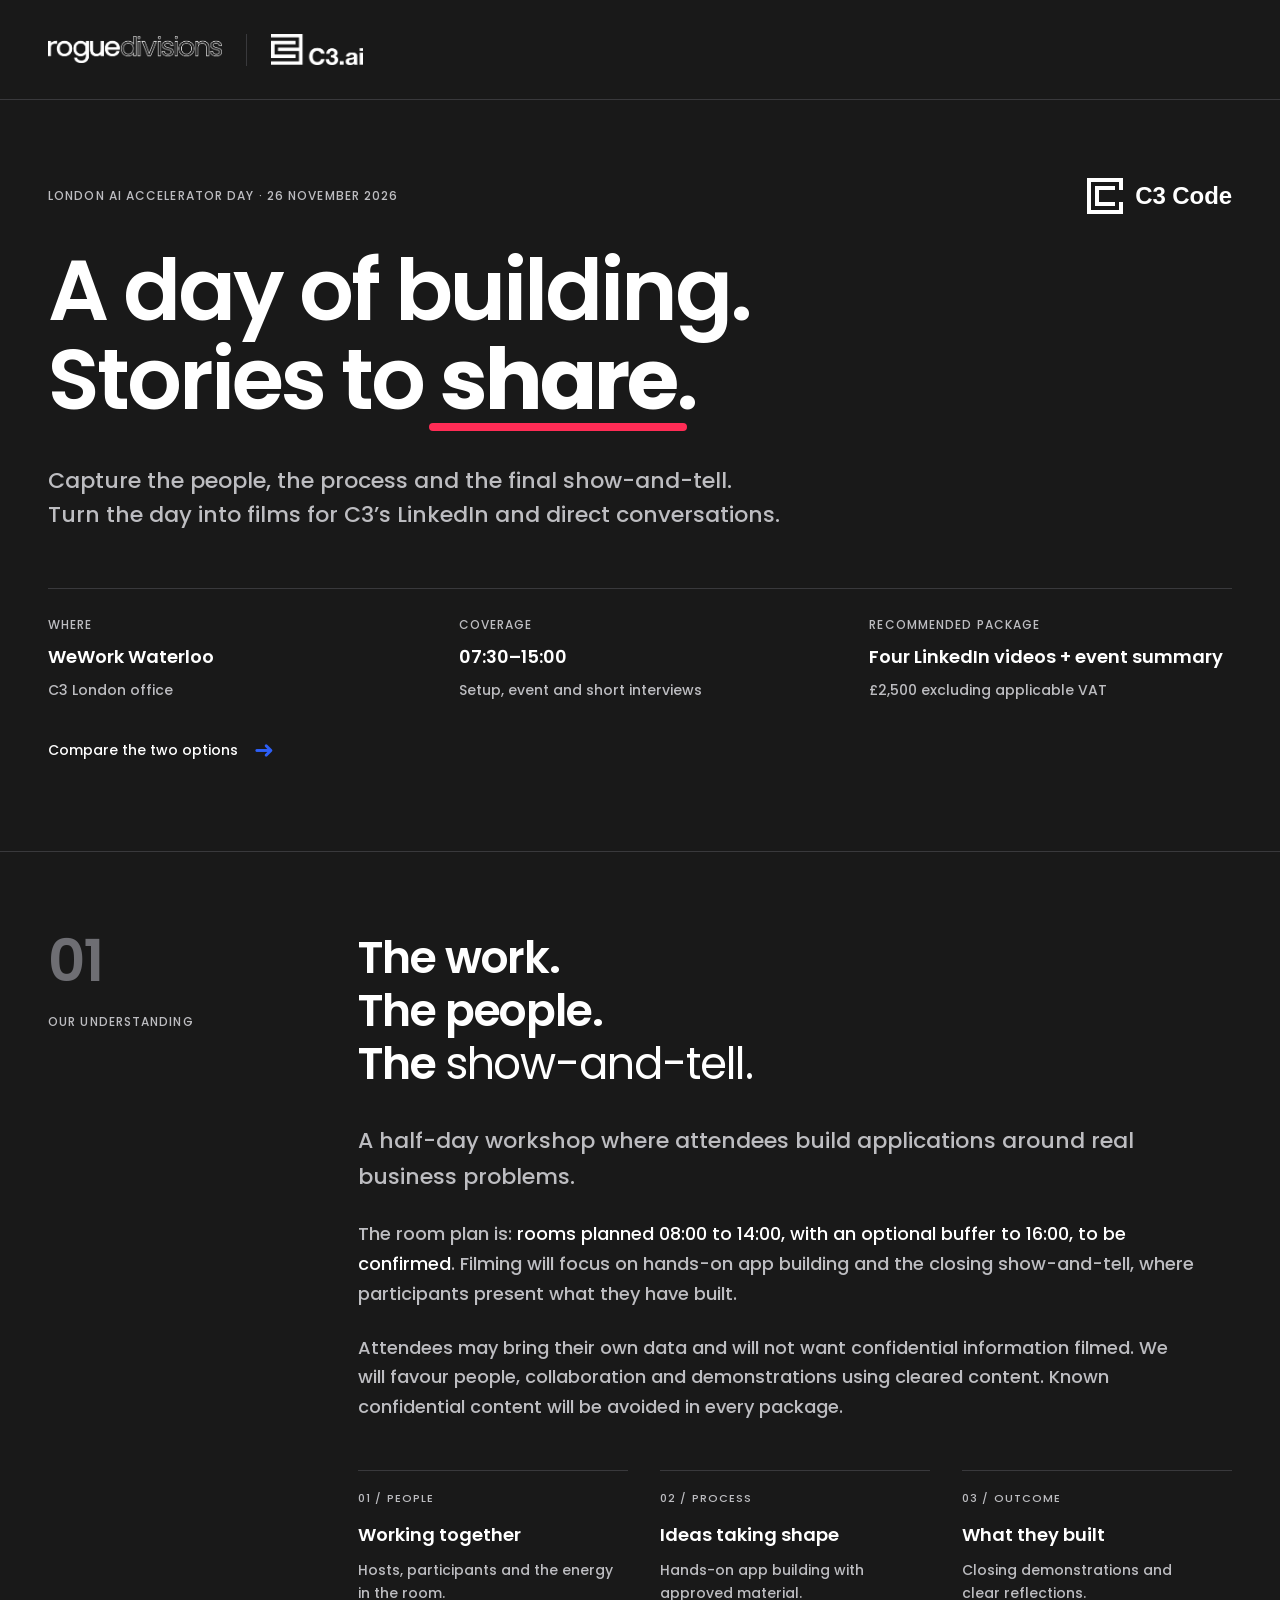
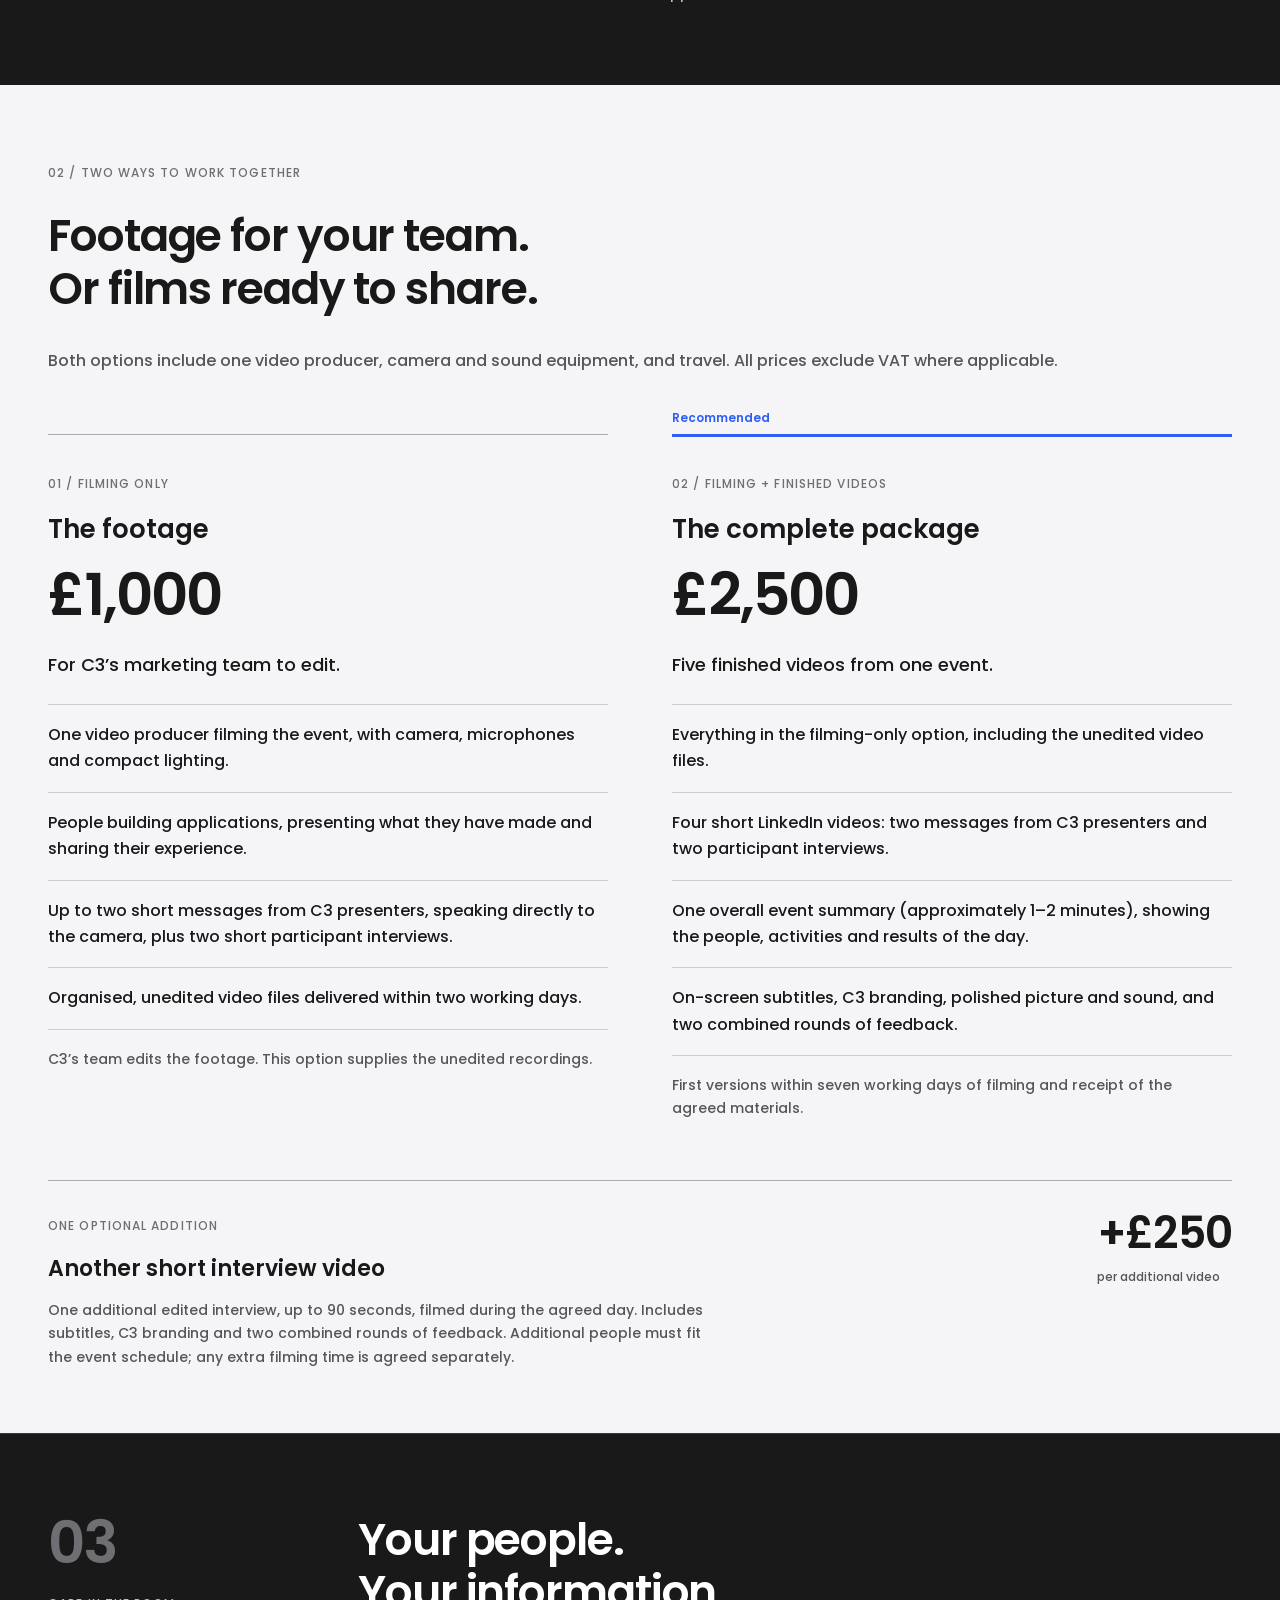
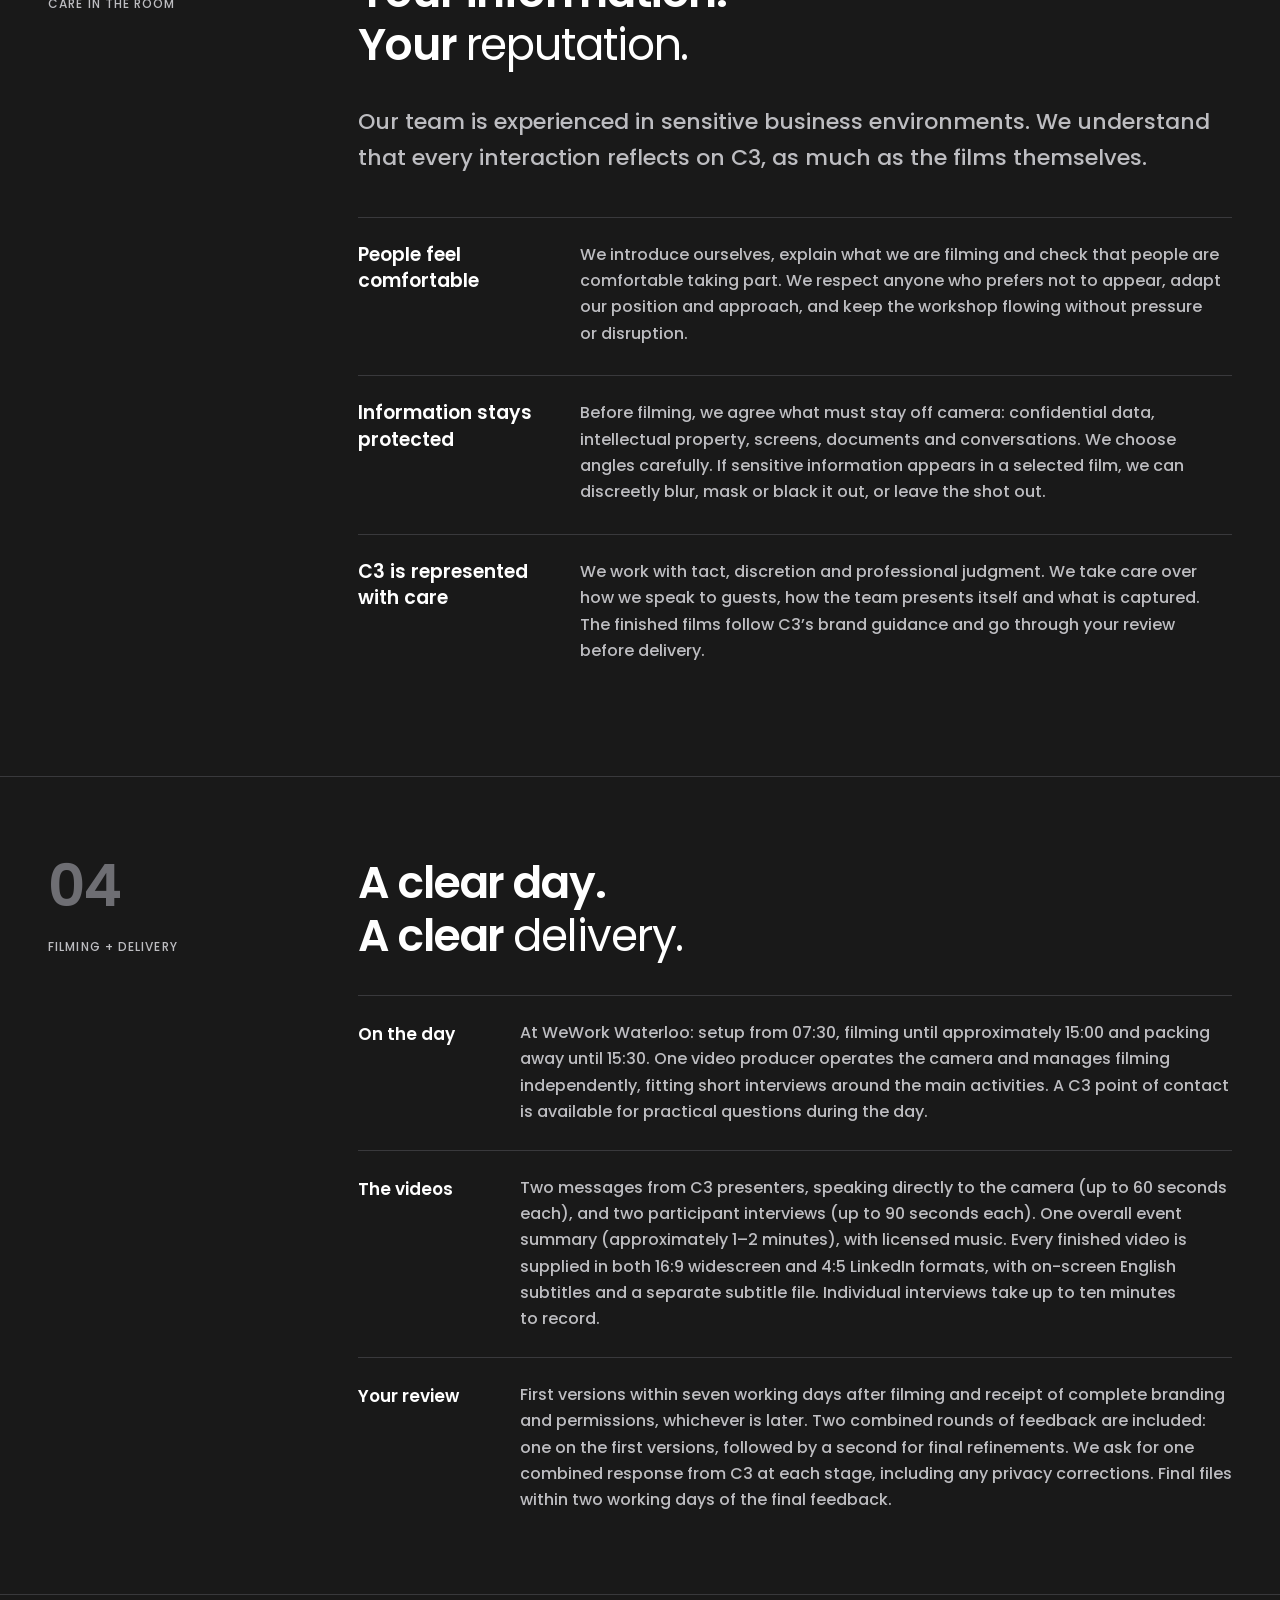
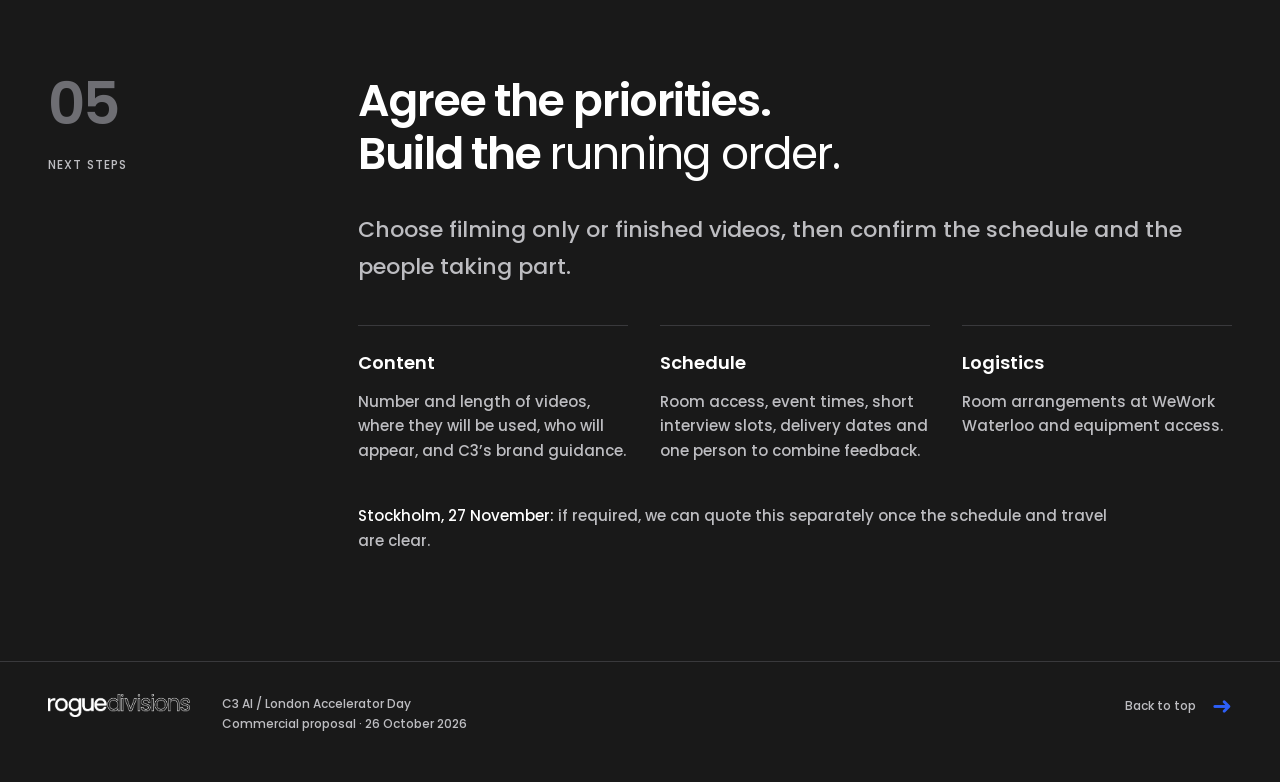
==== client/public/c3/london-accelerator-day-2026/index.html @ 34006d84 "Publish C3 filming proposal on singular client subdomain" ====
<!doctype html>
<html lang="en"><head><meta charset="utf-8"><meta name="viewport" content="width=device-width, initial-scale=1"><meta name="robots" content="noindex,nofollow,noarchive"><meta name="referrer" content="no-referrer"><title>C3 AI London Accelerator Day | Rogue Divisions</title><link rel="stylesheet" href="assets/style.css"></head>
<body>
<header class="header"><a class="brand brand-pair" href="#top" aria-label="Rogue Divisions proposal for C3 AI"><img class="rd-logo" src="assets/rd-wordmark.png" alt="Rogue Divisions" width="174"><span class="brand-divider" aria-hidden="true"></span><img class="c3-logo" src="assets/c3-ai-white.png" alt="C3 AI" width="92"></a></header>
<main id="top">
<section class="hero wrap"><div class="event-identity"><div class="eyebrow">London AI Accelerator Day · 26 November 2026</div><div class="product-identity"><img src="assets/c3-code-glyph-white.svg" alt="" width="36" height="36"><span>C3 Code</span></div></div><h1>A day of building.<br>Stories to <span class="word-end"><span class="rd-mark">share</span>.</span></h1><p class="hero-lead">Capture the people, the process and the final show-and-tell.<br class="desktop-break"> Turn the day into films for C3’s LinkedIn and direct conversations.</p><div class="hero-meta"><div><span class="label">Where</span><strong>WeWork Waterloo</strong><span>C3 London office</span></div><div><span class="label">Coverage</span><strong>07:30–15:00</strong><span>Setup, event and short interviews</span></div><div><span class="label">Recommended package</span><strong>Four LinkedIn videos + event summary</strong><span>£2,500 excluding applicable VAT</span></div></div><a class="text-link arrow-link" href="#options"><span class="link-label">Compare the two options</span><span class="link-arrow" aria-hidden="true">➜</span></a></section>
<section class="section wrap" id="understanding"><div class="rail"><span class="section-number">01</span><span class="label">Our understanding</span></div><div class="section-body"><h2>The work.<br>The people.<br>The <span class="regular">show-and-tell.</span></h2><p class="lead">A half-day workshop where attendees build applications around real business problems.</p><p>The room plan is: <strong>rooms planned 08:00 to 14:00, with an optional buffer to 16:00, to be confirmed</strong>. Filming will focus on hands-on app building and the closing show-and-tell, where participants present what they have built.</p><p>Attendees may bring their own data and will not want confidential information filmed. We will favour people, collaboration and demonstrations using cleared content. Known confidential content will be avoided in every package.</p><div class="three-notes"><div><span class="small-index">01 / People</span><h3>Working together</h3><p>Hosts, participants and the energy in the room.</p></div><div><span class="small-index">02 / Process</span><h3>Ideas taking shape</h3><p>Hands-on app building with approved material.</p></div><div><span class="small-index">03 / Outcome</span><h3>What they built</h3><p>Closing demonstrations and clear reflections.</p></div></div></div></section>
<section class="options-section" id="options"><div class="wrap options-inner"><div class="section-heading"><span class="label">02 / Two ways to work together</span><h2>Footage for your team.<br>Or films ready to share.</h2><p>Both options include one video producer, camera and sound equipment, and travel. All prices exclude VAT where applicable.</p></div>
<div class="plans two-plans">
<article class="plan" data-plan="capture"><span class="plan-kicker">01 / Filming only</span><h3>The footage</h3><div class="price">£1,000</div><p class="plan-summary">For C3’s marketing team to edit.</p><ul class="package-list"><li>One video producer filming the event, with camera, microphones and compact lighting.</li><li>People building applications, presenting what they have made and sharing their experience.</li><li>Up to two short messages from C3 presenters, speaking directly to the camera, plus two short participant interviews.</li><li>Organised, unedited video files delivered within two working days.</li></ul><p class="package-bottom">C3’s team edits the footage. This option supplies the unedited recordings.</p></article>
<article class="plan recommended" data-plan="finished"><div class="recommendation">Recommended</div><span class="plan-kicker">02 / Filming + finished videos</span><h3>The complete package</h3><div class="price">£2,500</div><p class="plan-summary">Five finished videos from one event.</p><ul class="package-list"><li>Everything in the filming-only option, including the unedited video files.</li><li>Four short LinkedIn videos: two messages from C3 presenters and two participant interviews.</li><li>One overall event summary (approximately 1–2 minutes), showing the people, activities and results of the day.</li><li>On-screen subtitles, C3 branding, polished picture and sound, and two combined rounds of feedback.</li></ul><p class="package-bottom">First versions within seven working days of filming and receipt of the agreed materials.</p></article></div>
<div class="single-addon"><div><span class="label">One optional addition</span><h3>Another short interview video</h3><p>One additional edited interview, up to 90 seconds, filmed during the agreed day. Includes subtitles, C3 branding and two combined rounds of feedback. Additional people must fit the event schedule; any extra filming time is agreed separately.</p></div><div class="addon-price">+£250<span>per additional video</span></div></div>
</div></section>
<section class="section wrap" id="care"><div class="rail"><span class="section-number">03</span><span class="label">Care in the room</span></div><div class="section-body"><h2>Your people.<br>Your information.<br>Your <span class="regular">reputation.</span></h2><p class="lead">Our team is experienced in sensitive business environments. We understand that every interaction reflects on C3, as much as the films themselves.</p><div class="care-points"><article><h3>People feel comfortable</h3><p>We introduce ourselves, explain what we are filming and check that people are comfortable taking part. We respect anyone who prefers not to appear, adapt our position and approach, and keep the workshop flowing without pressure or disruption.</p></article><article><h3>Information stays protected</h3><p>Before filming, we agree what must stay off camera: confidential data, intellectual property, screens, documents and conversations. We choose angles carefully. If sensitive information appears in a selected film, we can discreetly blur, mask or black it out, or leave the shot out.</p></article><article><h3>C3 is represented with care</h3><p>We work with tact, discretion and professional judgment. We take care over how we speak to guests, how the team presents itself and what is captured. The finished films follow C3’s brand guidance and go through your review before delivery.</p></article></div></div></section>
<section class="section wrap" id="scope"><div class="rail"><span class="section-number">04</span><span class="label">Filming + delivery</span></div><div class="section-body"><h2>A clear day.<br>A clear <span class="regular">delivery.</span></h2>
<div class="spec-row"><h3>On the day</h3><p>At WeWork Waterloo: setup from 07:30, filming until approximately 15:00 and packing away until 15:30. One video producer operates the camera and manages filming independently, fitting short interviews around the main activities. A C3 point of contact is available for practical questions during the day.</p></div>
<div class="spec-row"><h3>The videos</h3><p>Two messages from C3 presenters, speaking directly to the camera (up to 60 seconds each), and two participant interviews (up to 90 seconds each). One overall event summary (approximately 1–2 minutes), with licensed music. Every finished video is supplied in both 16:9 widescreen and 4:5 LinkedIn formats, with on-screen English subtitles and a separate subtitle file. Individual interviews take up to ten minutes to record.</p></div>
<div class="spec-row"><h3>Your review</h3><p>First versions within seven working days after filming and receipt of complete branding and permissions, whichever is later. Two combined rounds of feedback are included: one on the first versions, followed by a second for final refinements. We ask for one combined response from C3 at each stage, including any privacy corrections. Final files within two working days of the final feedback.</p></div>
</div></section>
<section class="section wrap" id="next"><div class="rail"><span class="section-number">05</span><span class="label">Next steps</span></div><div class="section-body"><h2>Agree the priorities.<br>Build the <span class="regular">running order.</span></h2><p class="lead">Choose filming only or finished videos, then confirm the schedule and the people taking part.</p><div class="confirm-grid"><div><h3>Content</h3><p>Number and length of videos, where they will be used, who will appear, and C3’s brand guidance.</p></div><div><h3>Schedule</h3><p>Room access, event times, short interview slots, delivery dates and one person to combine feedback.</p></div><div><h3>Logistics</h3><p>Room arrangements at WeWork Waterloo and equipment access.</p></div></div><p class="stockholm-note"><strong>Stockholm, 27 November:</strong> if required, we can quote this separately once the schedule and travel are clear.</p></div></section>
</main><footer class="wrap footer"><img src="assets/rd-wordmark.png" width="142" alt="Rogue Divisions"><span>C3 AI / London Accelerator Day<br>Commercial proposal · 26 October 2026</span><a class="arrow-link" href="#top"><span class="link-label">Back to top</span><span class="link-arrow" aria-hidden="true">➜</span></a></footer><script src="assets/highlight.js"></script></body></html>
---- client/public/c3/london-accelerator-day-2026/assets/style.css ----
@font-face{font-family:Poppins;src:url(Poppins-Regular.ttf);font-weight:400;font-display:swap}@font-face{font-family:Poppins;src:url(Poppins-Medium.ttf);font-weight:500;font-display:swap}@font-face{font-family:Poppins;src:url(Poppins-SemiBold.ttf);font-weight:600;font-display:swap}@font-face{font-family:Poppins;src:url(Poppins-Bold.ttf);font-weight:700;font-display:swap}
:root{--ink:#191919;--paper:#f5f5f7;--muted:#bdbdc1;--rule:#39393c;--signal:#ff2c55;--azure:#2d5ff7;--jade:#09bc8a}*{box-sizing:border-box}html{scroll-behavior:smooth;scroll-padding-top:28px}body{margin:0;background:var(--ink);color:white;font:500 18px/1.65 Poppins,sans-serif;-webkit-font-smoothing:antialiased}h1,h2,h3,p{margin:0}h1,h2,h3{font-weight:600}p{margin-bottom:24px;text-wrap:pretty}a{color:inherit;text-decoration:none}a:hover{text-decoration:underline;text-underline-offset:5px}button,input,select{font:inherit}button,a,select,input,summary{touch-action:manipulation}button:focus-visible,a:focus-visible,summary:focus-visible,select:focus-visible,input:focus-visible{outline:3px solid var(--azure);outline-offset:5px}button{cursor:pointer}::selection{background:var(--signal);color:white}.wrap{max-width:1408px;margin:auto;padding-left:48px;padding-right:48px}.header{height:100px;padding:0 48px;display:flex;align-items:center;gap:24px;border-bottom:1px solid var(--rule)}.header img{display:block;height:auto;width:174px}.header-context{font-size:14px;color:var(--muted);border-left:1px solid var(--rule);padding-left:24px}.header nav{margin-left:auto;display:flex;gap:28px;font-size:14px}.hero{padding-top:78px;padding-bottom:88px}.eyebrow,.label,.plan-kicker,.small-index{text-transform:uppercase;letter-spacing:1.1px;font-size:12px;line-height:1.4}.eyebrow{color:var(--muted);margin-bottom:32px}.hero h1{font-size:clamp(56px,6.67vw,96px);line-height:1.04;letter-spacing:-.035em;margin-bottom:40px;max-width:1120px}.rd-mark{position:relative;display:inline-block;white-space:nowrap;font-weight:700;isolation:isolate}.rd-mark:after{content:'';position:absolute;left:-.125em;right:-.125em;top:calc(var(--mark-center,.9em) - .05em);height:.1em;background:var(--signal);border-radius:999px;z-index:-1}.hero-lead{font-size:22px;line-height:1.55;color:var(--muted);max-width:860px}.hero-meta{display:grid;grid-template-columns:repeat(3,1fr);gap:48px;border-top:1px solid var(--rule);margin-top:56px;padding-top:28px}.hero-meta>div{display:flex;flex-direction:column;gap:8px}.label{color:var(--muted)}.hero-meta strong{font-size:18px;font-weight:600}.hero-meta>div>span:last-child{font-size:14px;color:var(--muted)}.text-link{display:inline-flex;align-items:center;gap:16px;margin-top:36px;font-size:14px}.text-link span,.choose span,.footer a span{color:var(--azure);font:24px/1 Arial,sans-serif}.section{display:grid;grid-template-columns:230px 1fr;gap:80px;padding-top:80px;padding-bottom:80px;border-top:1px solid var(--rule)}.rail{display:flex;flex-direction:column;gap:24px}.section-number{font-size:58px;line-height:1;color:#6e6e73;letter-spacing:-2px;font-weight:600}.section-body{min-width:0}.section-body h2,.section-heading h2{font-size:44px;line-height:1.2;letter-spacing:-1.1px;margin:0 0 32px}.regular{font-weight:400}.lead{font-size:22px;color:white}.section-body>p{color:var(--muted);max-width:76ch}.section-body>p strong{color:white;font-weight:500}.three-notes{display:grid;grid-template-columns:repeat(3,1fr);gap:32px;margin-top:48px}.three-notes>div{border-top:1px solid var(--rule);padding-top:20px}.small-index{display:block;color:var(--muted);margin-bottom:16px;font-size:11px}.three-notes h3{font-size:18px;line-height:1.4;margin-bottom:12px}.three-notes p{font-size:14px;color:var(--muted);margin:0}.options-section{background:var(--paper);color:var(--ink)}.options-inner{padding-top:80px;padding-bottom:64px}.section-heading .label{color:#6e6e73;display:block;margin-bottom:28px}.section-heading p{color:#55555b;font-size:16px}.plans{display:grid;grid-template-columns:repeat(3,1fr);gap:32px;margin-top:60px}.plan{position:relative;padding:32px 0 24px;border-top:1px solid #aaa}.plan.recommended{border-top:3px solid var(--azure);padding-top:30px}.recommendation{position:absolute;top:-29px;color:var(--azure);font-size:12px;font-weight:600}.plan-kicker{color:#6e6e73}.plan h3{font-size:26px;line-height:1.3;margin:16px 0}.price{font-size:58px;font-weight:600;line-height:1.1;letter-spacing:-2px;margin-bottom:24px}.plan-summary{font-size:18px;min-height:60px;margin-bottom:24px}.plan dl{margin:0}.plan dl>div{padding:14px 0;border-top:1px solid #cdcdcf}.plan dt{font-size:11px;color:#6e6e73;text-transform:uppercase;letter-spacing:.7px;margin-bottom:5px}.plan dd{margin:0;font-size:14px;line-height:1.6;min-height:44px}.plan-limit{font-size:13px;color:#55555b;min-height:64px;margin:20px 0}.choose{border:1px solid #999;border-radius:12px;background:transparent;padding:14px 18px;display:flex;align-items:center;justify-content:space-between;width:100%;font-size:14px;font-weight:600;text-align:left}.choose[aria-pressed=true]{background:var(--ink);color:white;border-color:var(--ink)}.config{display:grid;grid-template-columns:1.3fr 1fr;gap:64px;border-top:1px solid #aaa;margin-top:40px;padding-top:40px}.config .label{color:#6e6e73}.config h3{font-size:26px;margin:12px 0 24px}.field{margin:18px 0}.field label{display:block;font-size:14px;margin-bottom:10px}.field select{max-width:100%;width:100%;font-size:14px;padding:14px 38px 14px 14px;border:1px solid #aaa;background:white;border-radius:8px;color:var(--ink)}.check{display:flex;gap:12px;align-items:flex-start;font-size:14px;line-height:1.6;margin:18px 0}.check input{width:19px;height:19px;flex-shrink:0;margin:3px 0 0;accent-color:var(--azure)}.check strong{white-space:nowrap;font-weight:600}.small{font-size:13px;line-height:1.65;color:var(--muted);margin-top:20px}.config .small{color:#55555b}.config-result{padding-top:4px}.config-result output{display:block;font-size:72px;font-weight:600;letter-spacing:-2px;line-height:1.1;margin:24px 0 20px}.config-result>p{font-size:14px}.local-travel{font-size:13px;color:#55555b;margin:28px 0 0;max-width:100ch}.privacy-grid{display:grid;grid-template-columns:repeat(2,1fr);gap:32px;margin-top:40px}.privacy-grid article{border-top:1px solid var(--rule);padding-top:24px}.privacy-grid h3{font-size:26px;line-height:1.3;margin-bottom:16px}.privacy-grid h3 span{font-size:14px;display:block;font-weight:500;color:var(--muted);margin-top:8px}.privacy-grid p{font-size:14px;color:var(--muted);margin:0}.clarification{margin:40px 0 28px;border-top:1px solid var(--rule);padding-top:28px}.clarification h3{font-size:22px;margin-bottom:24px}.total-row{display:flex;justify-content:space-between;gap:24px;font-size:15px;border-bottom:1px solid var(--rule);padding:14px 0}.total-row strong{white-space:nowrap;font-weight:600}.spec-row{display:grid;grid-template-columns:130px 1fr;gap:32px;border-top:1px solid var(--rule);padding-top:24px;margin-top:24px}.spec-row h3{font-size:17px}.spec-row p{font-size:16px;color:var(--muted);margin-bottom:0}details{border-top:1px solid var(--rule);border-bottom:1px solid var(--rule);padding:20px 0;margin-top:32px}summary{cursor:pointer;display:flex;justify-content:space-between;gap:20px;font-size:16px;font-weight:600;list-style:none}summary::-webkit-details-marker{display:none}summary span{color:var(--azure);font-size:22px;font-weight:500}details[open] summary{margin-bottom:24px}details[open] summary span{transform:rotate(45deg)}.detail-copy p{color:var(--muted);font-size:14px}.detail-copy p:last-child{margin-bottom:0}.table-scroll{overflow-x:auto}table{width:100%;border-collapse:collapse;min-width:620px;font-size:13px;line-height:1.6}th,td{text-align:left;padding:14px 16px 14px 0;vertical-align:top;border-bottom:1px solid var(--rule)}th{font-weight:600}td{color:var(--muted)}th:first-child{width:34%}td strong{color:white}.stockholm-head{display:flex;justify-content:space-between;align-items:start;gap:32px}.stockholm-head h2{margin-bottom:20px}.stockholm-head p{font-size:14px;color:var(--muted)}.stockholm-price{font-size:58px;line-height:1.1;font-weight:600;letter-spacing:-2px}.stockholm-price span{display:block;font-size:12px;font-weight:500;letter-spacing:0;color:var(--muted);margin-top:14px}.confirm-grid{display:grid;grid-template-columns:repeat(2,1fr);gap:32px;margin:40px 0}.confirm-grid>div{border-top:1px solid var(--rule);padding-top:22px}.confirm-grid h3{font-size:18px;margin-bottom:12px}.confirm-grid p{color:var(--muted);font-size:15px;margin:0}.commercial-note{font-size:14px;border-top:1px solid var(--rule);padding-top:28px}.footer{display:flex;gap:32px;align-items:start;border-top:1px solid var(--rule);padding-top:32px;padding-bottom:48px;font-size:12px;color:var(--muted)}.footer img{width:142px;height:auto}.footer a{margin-left:auto} [hidden]{display:none!important}
@media(max-width:1050px){.section{grid-template-columns:150px 1fr;gap:40px}.plans{gap:24px}.price{font-size:48px}.config{gap:32px}.plan-summary{min-height:90px}.plan-limit{min-height:86px}}
@media(max-width:700px){.wrap{padding-left:24px;padding-right:24px}.header{height:76px;padding:0 24px}.header img{width:142px}.header-context{display:none}.header nav{gap:16px;font-size:12px}.header nav a:last-child{display:none}.hero{padding-top:48px;padding-bottom:56px}.eyebrow{font-size:10px;max-width:28ch}.hero h1{font-size:48px;line-height:1.08;letter-spacing:-1.68px;margin-bottom:32px}.hero-lead{font-size:18px}.desktop-break{display:none}.hero-meta{grid-template-columns:1fr;gap:24px;margin-top:36px;padding-top:24px}.hero-meta>div{gap:5px}.hero-meta strong{font-size:17px}.hero-meta>div>span:last-child{font-size:13px}.section{display:block;padding-top:48px;padding-bottom:48px}.rail{flex-direction:row;align-items:center;gap:20px;margin-bottom:32px}.section-number{font-size:32px;letter-spacing:-1px}.section-body h2,.section-heading h2{font-size:32px;line-height:1.2;letter-spacing:-.8px}.section-body>p{font-size:16px}.lead{font-size:19px!important}.three-notes{grid-template-columns:1fr;gap:24px}.options-inner{padding-top:48px;padding-bottom:48px}.plans{grid-template-columns:1fr;gap:40px;margin-top:48px}.plan{padding:24px 0 0}.plan.recommended{padding-top:22px}.plan-summary,.plan-limit,.plan dd{min-height:0}.plan-summary{margin-bottom:20px}.price{font-size:58px;margin-bottom:16px}.plan dl>div{display:grid;grid-template-columns:90px 1fr;gap:12px}.plan dt{margin:0;padding-top:3px}.config{grid-template-columns:1fr;gap:24px;margin-top:40px;padding-top:28px}.config-result{border-top:1px solid #cdcdcf;padding-top:24px}.config-result output{font-size:58px}.privacy-grid{grid-template-columns:1fr;gap:28px}.total-row{font-size:13px;gap:16px}.spec-row{grid-template-columns:1fr;gap:10px}.spec-row p{font-size:15px}.stockholm-head{display:block}.stockholm-price{margin:28px 0}.confirm-grid{grid-template-columns:1fr;gap:24px}.footer{flex-wrap:wrap}.footer a{margin-left:0}.footer>span{flex:1;min-width:180px}summary{font-size:14px}.label{font-size:10px}}
@media(prefers-reduced-motion:reduce){html{scroll-behavior:auto}}
@media print{@page{size:A4;margin:18mm}body{font-size:11px;background:white;color:#191919;-webkit-print-color-adjust:exact;print-color-adjust:exact}.header{background:#191919;color:white;height:60px;padding:16px}.header nav,.text-link,.choose,.config,.footer a{display:none}.wrap{padding-left:0;padding-right:0}.hero{padding-top:28px;padding-bottom:28px}.hero h1{font-size:48px}.hero-lead{font-size:15px}.hero-meta{gap:24px;margin-top:28px}.hero-meta strong{font-size:12px}.hero-meta span:last-child{font-size:10px}.section{display:block;padding-top:28px;padding-bottom:28px;break-inside:auto;border-color:#cdcdcf}.rail{flex-direction:row;gap:20px;margin-bottom:20px}.section-number{font-size:24px}.section-body h2,.section-heading h2{font-size:28px}.section-body>p,.lead{font-size:12px!important}.section-body p,.small,.spec-row p,.detail-copy p,.privacy-grid p,.confirm-grid p{color:#55555b}.section-body>p strong,td strong{color:#191919}.options-section{background:white}.options-inner{padding-top:28px;padding-bottom:28px}.plans{gap:22px;margin-top:40px;break-inside:avoid}.plan-summary{font-size:13px;min-height:55px}.price{font-size:36px}.plan h3{font-size:20px}.plan dd,.plan dt,.plan-limit{font-size:10px}.plan-limit{min-height:65px}.local-travel{font-size:10px}.three-notes h3,.confirm-grid h3{font-size:14px}.three-notes p{font-size:11px;color:#55555b}.privacy-grid{gap:24px}.privacy-grid h3{font-size:22px}.privacy-grid h3 span{color:#55555b;font-size:11px}.spec-row{grid-template-columns:100px 1fr}.spec-row h3{font-size:13px}.small-index,.label{color:#6e6e73}.total-row{font-size:11px}.stockholm-price{font-size:40px}.stockholm-head p,.stockholm-price span{color:#55555b}.footer{background:#191919;color:white;padding:18px}.commercial-note{font-size:10px!important}details{break-inside:auto}summary{font-size:13px}table{min-width:0;font-size:10px}td{color:#55555b}h2,h3,summary{break-after:avoid}article,.spec-row,.total-row{break-inside:avoid}}

.word-end{white-space:nowrap}

/* Simplified two-option proposal, 26 October 2026. */
.two-plans{grid-template-columns:repeat(2,minmax(0,1fr));gap:64px}.two-plans .plan-summary{min-height:0}.package-list{list-style:none;padding:0;margin:0}.package-list li{border-top:1px solid #cdcdcf;padding:17px 0;font-size:16px;line-height:1.65}.package-bottom{font-size:14px;color:#55555b;border-top:1px solid #cdcdcf;padding-top:18px;margin:0}.single-addon{display:grid;grid-template-columns:1fr auto;gap:48px;border-top:1px solid #aaa;margin-top:36px;padding-top:28px;align-items:start}.single-addon .label{color:#6e6e73}.single-addon h3{font-size:22px;margin:12px 0}.single-addon p{font-size:14px;color:#55555b;margin:0;max-width:75ch}.addon-price{font-size:44px;font-weight:600;line-height:1.1;letter-spacing:-1.1px}.addon-price span{display:block;font-size:12px;color:#55555b;font-weight:500;letter-spacing:0;margin-top:12px}.scope-note{font-size:14px;margin-top:32px!important}.stockholm-note{font-size:15px;color:var(--muted);margin-bottom:28px}.stockholm-note strong{color:white;font-weight:500}
@media(max-width:700px){.two-plans{grid-template-columns:1fr;gap:48px}.package-list li{font-size:15px;padding:14px 0}.single-addon{grid-template-columns:1fr;gap:20px}.single-addon h3{font-size:20px}.addon-price{font-size:36px}.scope-note{font-size:14px!important}.header nav a:last-child{display:block}.header nav a:nth-child(2){display:none}}
@media print{.two-plans{gap:28px}.package-list li{font-size:11px;padding:12px 0}.package-bottom{font-size:10px}.single-addon{gap:24px;break-inside:avoid}.single-addon h3{font-size:17px}.single-addon p{font-size:11px}.addon-price{font-size:32px}.stockholm-note strong{color:#191919}.stockholm-note,.scope-note{color:#55555b;font-size:11px!important}}

/* Client identity and considerate production approach. */
.brand-pair{display:flex;align-items:center;gap:24px;flex-shrink:0}.header .brand-pair .rd-logo{width:174px;height:auto}.brand-divider{display:block;width:1px;height:32px;background:var(--rule)}.header .brand-pair .c3-logo{width:92px;height:auto}.event-identity{display:flex;justify-content:space-between;align-items:center;gap:32px;margin-bottom:32px}.event-identity .eyebrow{margin:0}.product-identity{display:flex;align-items:center;gap:12px;font:500 22px/1.3 Arial,sans-serif;color:white;flex-shrink:0}.product-identity img{width:36px;height:36px;object-fit:contain}.care-points{display:grid;grid-template-columns:1fr;gap:28px;margin:40px 0 32px}.care-points article{display:grid;grid-template-columns:190px 1fr;gap:32px;border-top:1px solid var(--rule);padding-top:24px}.care-points h3{font-size:19px;line-height:1.4}.care-points p{font-size:16px;color:var(--muted);margin:0}.care-boundary{font-size:14px!important;color:var(--muted);border-top:1px solid var(--rule);padding-top:24px;margin:0}
@media(max-width:1000px){.header-context{display:none}.header nav{gap:20px}.care-points article{grid-template-columns:150px 1fr;gap:24px}}
@media(max-width:700px){.header{height:auto;min-height:90px;flex-wrap:wrap;gap:14px;padding:20px 24px}.brand-pair{gap:18px}.header .brand-pair .rd-logo{width:142px}.header .brand-pair .c3-logo{width:76px}.brand-divider{height:28px}.header nav{display:none}.event-identity{align-items:flex-start;gap:20px;margin-bottom:28px}.product-identity{font-size:16px;gap:8px}.product-identity img{width:28px;height:28px}.event-identity .eyebrow{max-width:22ch;line-height:1.6}.care-points{gap:24px;margin-top:32px}.care-points article{grid-template-columns:1fr;gap:12px}.care-points h3{font-size:18px}.care-points p{font-size:15px}.care-boundary{font-size:13px!important}}
@media print{.header .brand-pair .rd-logo{width:142px}.header .brand-pair .c3-logo{width:76px}.event-identity{background:#191919;padding:14px;color:white}.event-identity .eyebrow{color:white}.product-identity{font-size:18px}.care-points article{grid-template-columns:130px 1fr;gap:24px;break-inside:avoid}.care-points p{font-size:11px;color:#55555b}.care-points h3{font-size:14px}.care-boundary{color:#55555b;font-size:10px!important}}

/* Proposal polish: text-only underlines, eased arrows and faithful C3 Code type. */
.arrow-link{display:inline-flex;align-items:center;gap:16px;text-decoration:none}.arrow-link:hover,.arrow-link:focus-visible{text-decoration:none}.arrow-link .link-label{font:inherit;color:inherit}.arrow-link .link-arrow{display:inline-block;flex:none;color:var(--azure);font:24px/1 Arial,sans-serif;transform:translateX(0);transition:transform 380ms cubic-bezier(.22,1,.36,1)}.arrow-link:hover .link-label,.arrow-link:focus-visible .link-label{text-decoration:underline;text-underline-offset:5px}.arrow-link:hover .link-arrow,.arrow-link:focus-visible .link-arrow{transform:translateX(6px)}
.product-identity{font-family:"Helvetica Neue",Arial,sans-serif;font-weight:700;font-size:24px;line-height:1.1;letter-spacing:-.003em}.confirm-grid{grid-template-columns:repeat(3,minmax(0,1fr))}.footer>.arrow-link{align-items:center;line-height:1.5}
@media(max-width:700px){.product-identity{font-family:"Helvetica Neue",Arial,sans-serif;font-size:18px;font-weight:700;line-height:1.1}.confirm-grid{grid-template-columns:1fr}.arrow-link{gap:12px}}
@media(prefers-reduced-motion:reduce){.arrow-link .link-arrow{transition:none}.arrow-link:hover .link-arrow,.arrow-link:focus-visible .link-arrow{transform:none}}
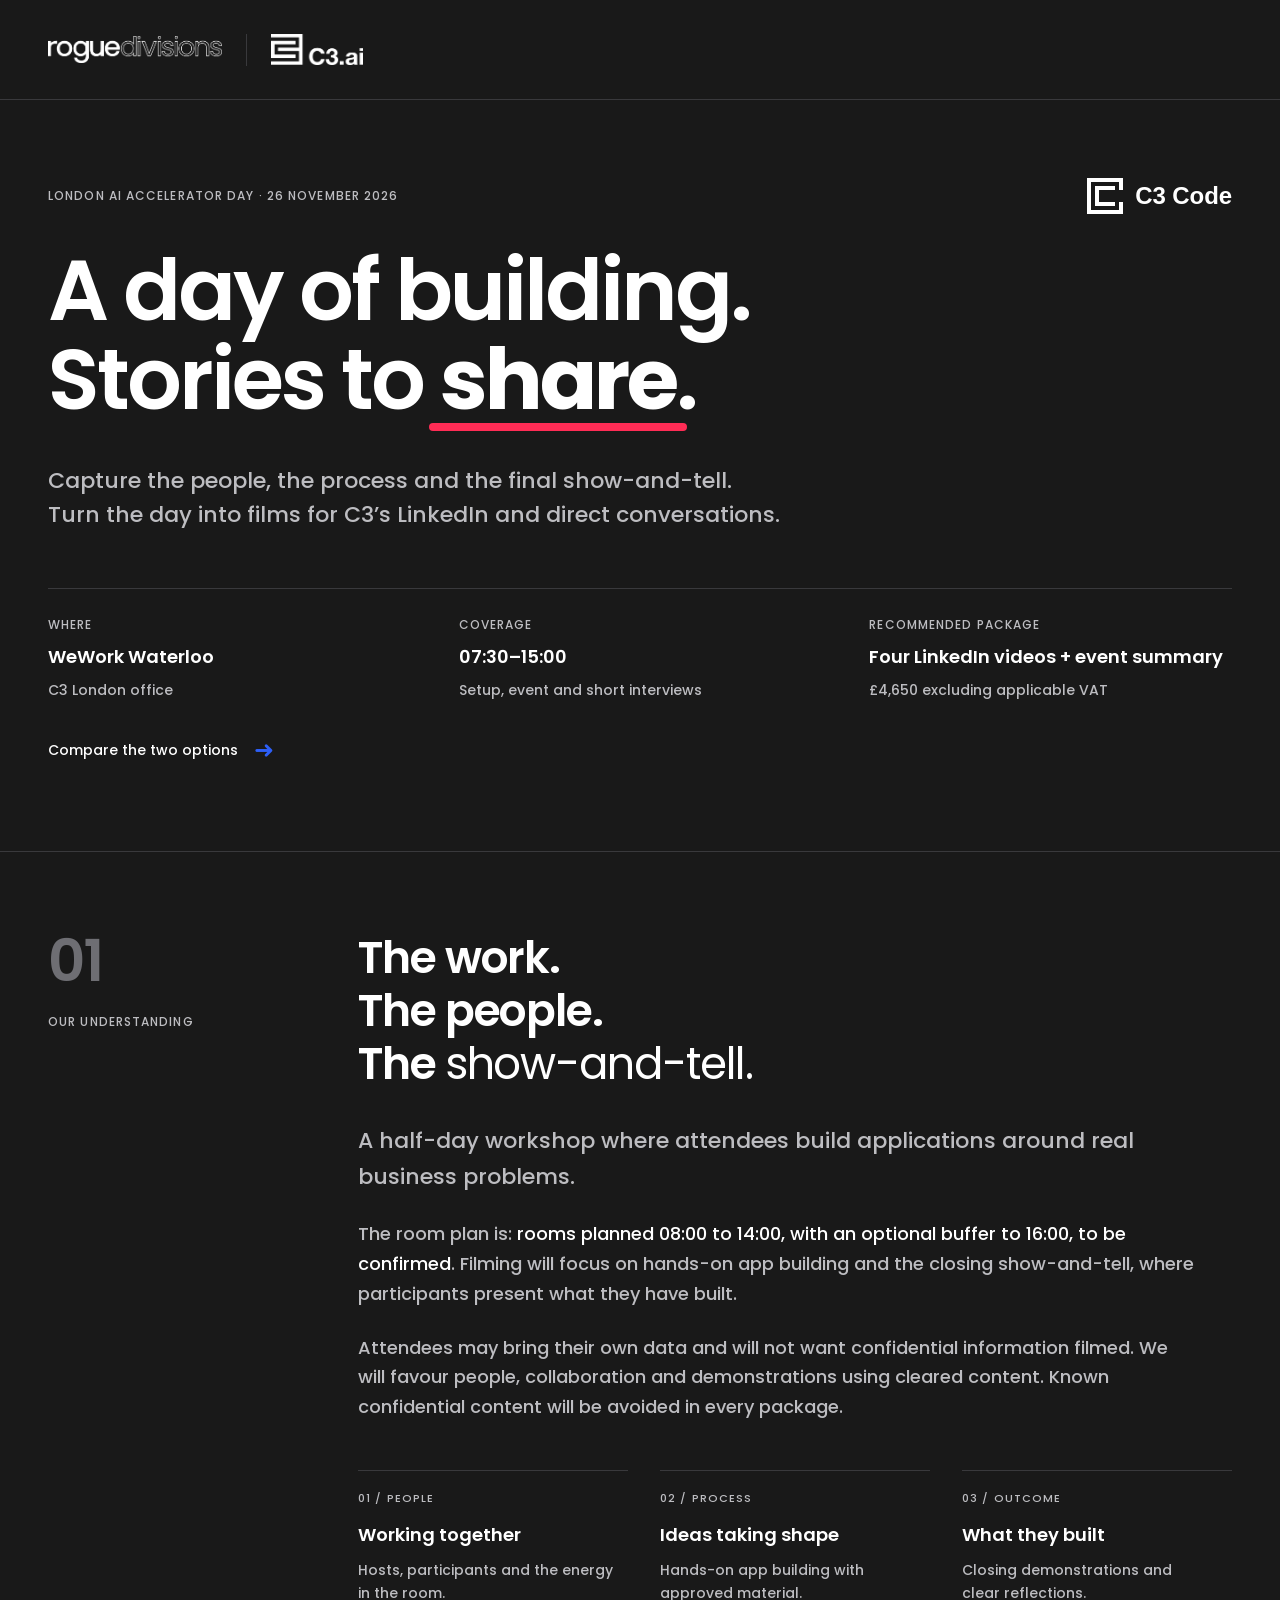
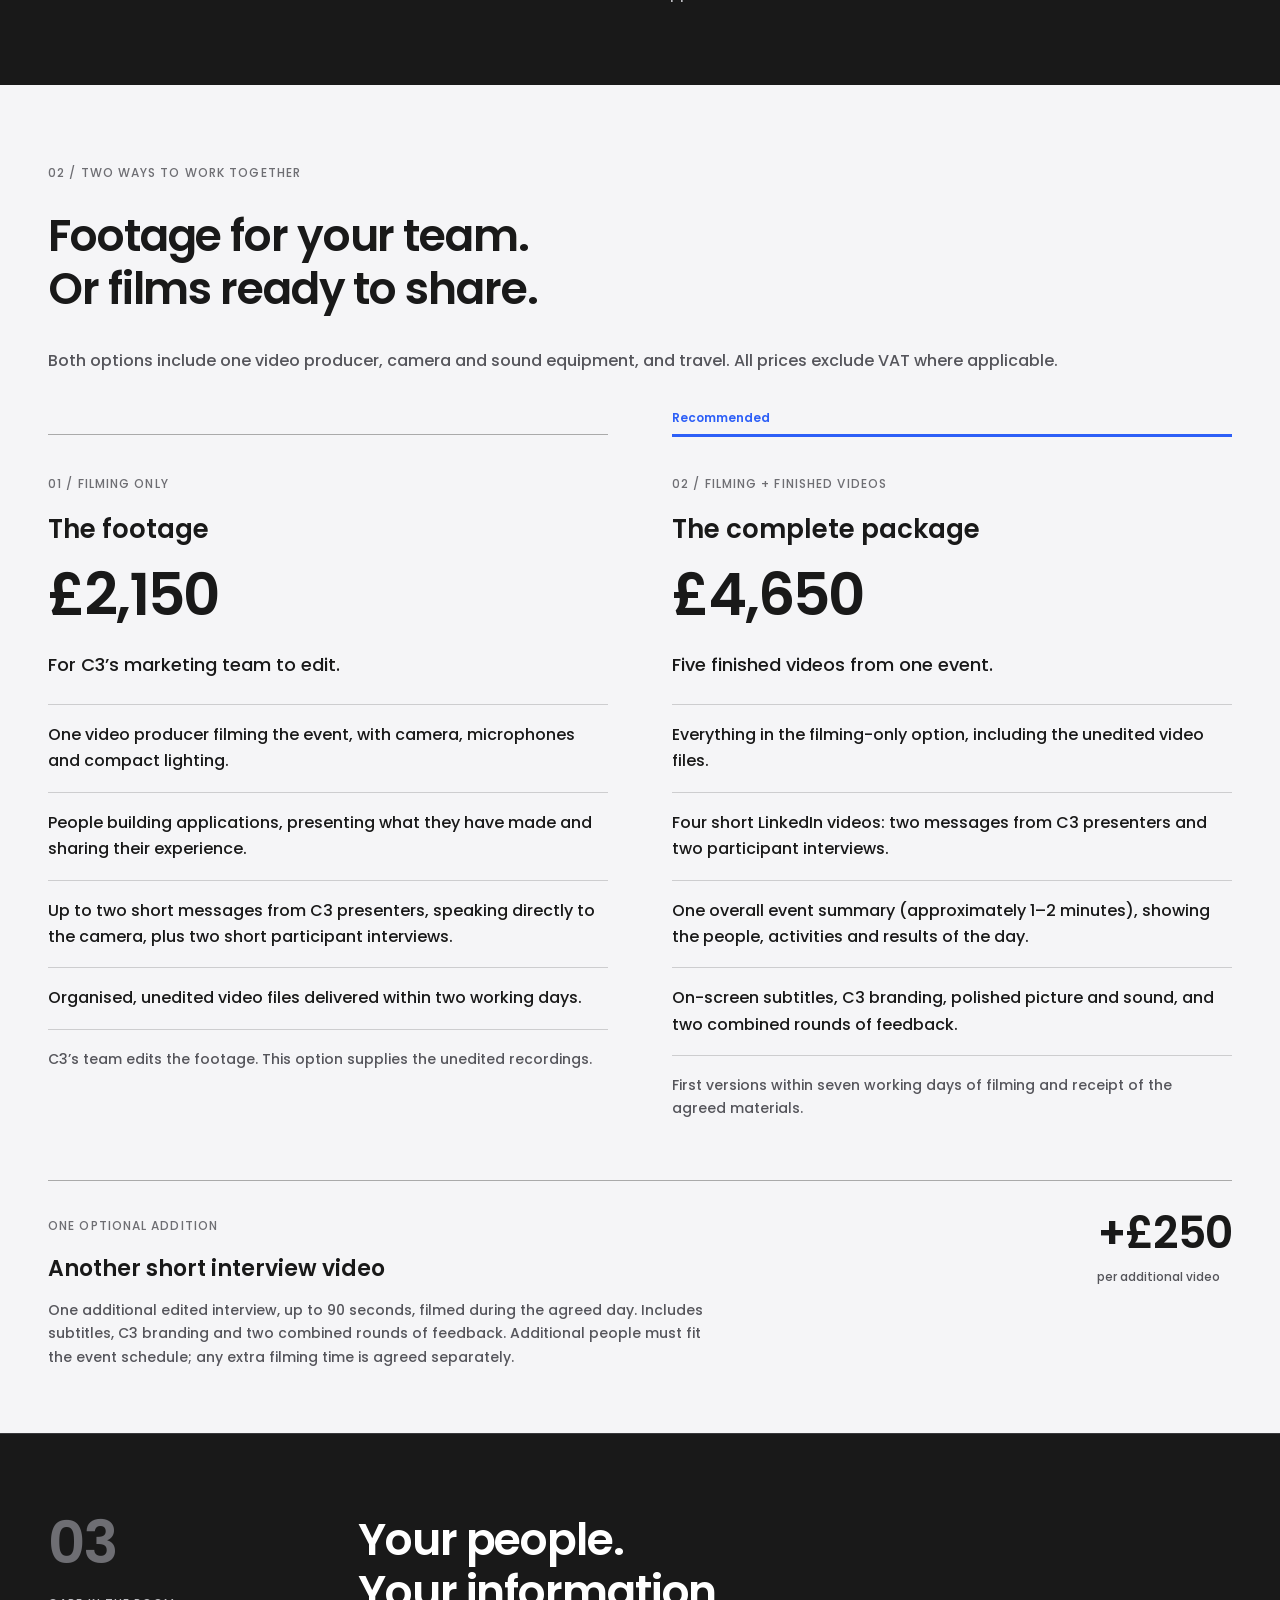
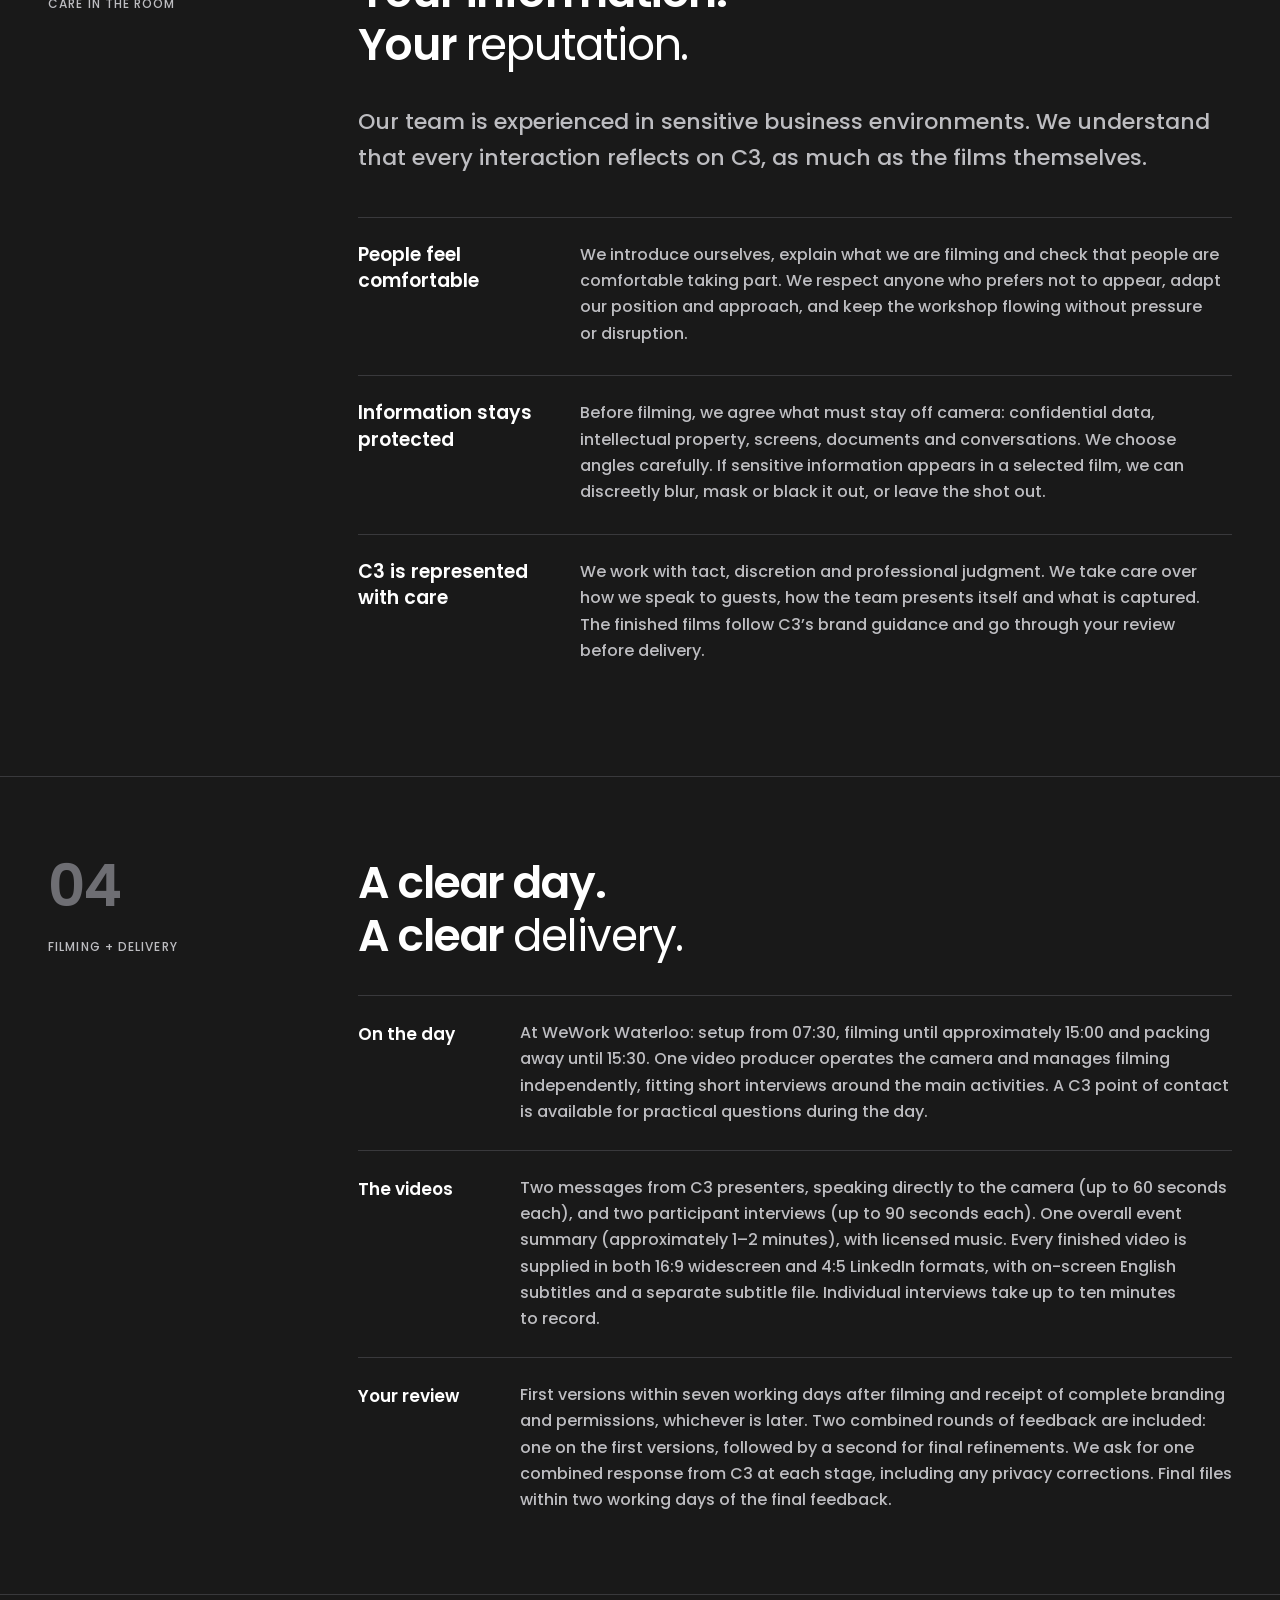
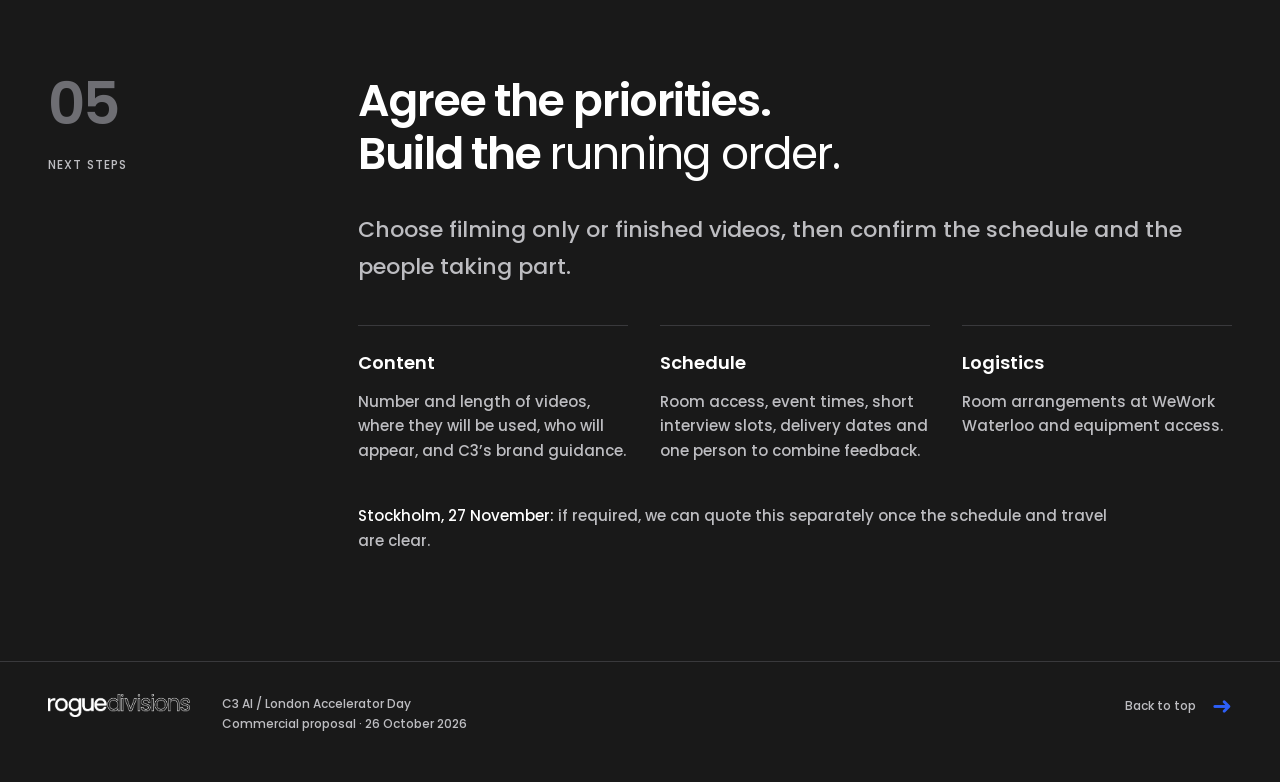
==== commit 9abba9b4: "Update C3 filming quote to £2,150 and complete package to £4,650" ====
--- a/client/public/c3/london-accelerator-day-2026/index.html
+++ b/client/public/c3/london-accelerator-day-2026/index.html
@@ -3,12 +3,12 @@
 <body>
 <header class="header"><a class="brand brand-pair" href="#top" aria-label="Rogue Divisions proposal for C3 AI"><img class="rd-logo" src="assets/rd-wordmark.png" alt="Rogue Divisions" width="174"><span class="brand-divider" aria-hidden="true"></span><img class="c3-logo" src="assets/c3-ai-white.png" alt="C3 AI" width="92"></a></header>
 <main id="top">
-<section class="hero wrap"><div class="event-identity"><div class="eyebrow">London AI Accelerator Day · 26 November 2026</div><div class="product-identity"><img src="assets/c3-code-glyph-white.svg" alt="" width="36" height="36"><span>C3 Code</span></div></div><h1>A day of building.<br>Stories to <span class="word-end"><span class="rd-mark">share</span>.</span></h1><p class="hero-lead">Capture the people, the process and the final show-and-tell.<br class="desktop-break"> Turn the day into films for C3’s LinkedIn and direct conversations.</p><div class="hero-meta"><div><span class="label">Where</span><strong>WeWork Waterloo</strong><span>C3 London office</span></div><div><span class="label">Coverage</span><strong>07:30–15:00</strong><span>Setup, event and short interviews</span></div><div><span class="label">Recommended package</span><strong>Four LinkedIn videos + event summary</strong><span>£2,500 excluding applicable VAT</span></div></div><a class="text-link arrow-link" href="#options"><span class="link-label">Compare the two options</span><span class="link-arrow" aria-hidden="true">➜</span></a></section>
+<section class="hero wrap"><div class="event-identity"><div class="eyebrow">London AI Accelerator Day · 26 November 2026</div><div class="product-identity"><img src="assets/c3-code-glyph-white.svg" alt="" width="36" height="36"><span>C3 Code</span></div></div><h1>A day of building.<br>Stories to <span class="word-end"><span class="rd-mark">share</span>.</span></h1><p class="hero-lead">Capture the people, the process and the final show-and-tell.<br class="desktop-break"> Turn the day into films for C3’s LinkedIn and direct conversations.</p><div class="hero-meta"><div><span class="label">Where</span><strong>WeWork Waterloo</strong><span>C3 London office</span></div><div><span class="label">Coverage</span><strong>07:30–15:00</strong><span>Setup, event and short interviews</span></div><div><span class="label">Recommended package</span><strong>Four LinkedIn videos + event summary</strong><span>£4,650 excluding applicable VAT</span></div></div><a class="text-link arrow-link" href="#options"><span class="link-label">Compare the two options</span><span class="link-arrow" aria-hidden="true">➜</span></a></section>
 <section class="section wrap" id="understanding"><div class="rail"><span class="section-number">01</span><span class="label">Our understanding</span></div><div class="section-body"><h2>The work.<br>The people.<br>The <span class="regular">show-and-tell.</span></h2><p class="lead">A half-day workshop where attendees build applications around real business problems.</p><p>The room plan is: <strong>rooms planned 08:00 to 14:00, with an optional buffer to 16:00, to be confirmed</strong>. Filming will focus on hands-on app building and the closing show-and-tell, where participants present what they have built.</p><p>Attendees may bring their own data and will not want confidential information filmed. We will favour people, collaboration and demonstrations using cleared content. Known confidential content will be avoided in every package.</p><div class="three-notes"><div><span class="small-index">01 / People</span><h3>Working together</h3><p>Hosts, participants and the energy in the room.</p></div><div><span class="small-index">02 / Process</span><h3>Ideas taking shape</h3><p>Hands-on app building with approved material.</p></div><div><span class="small-index">03 / Outcome</span><h3>What they built</h3><p>Closing demonstrations and clear reflections.</p></div></div></div></section>
 <section class="options-section" id="options"><div class="wrap options-inner"><div class="section-heading"><span class="label">02 / Two ways to work together</span><h2>Footage for your team.<br>Or films ready to share.</h2><p>Both options include one video producer, camera and sound equipment, and travel. All prices exclude VAT where applicable.</p></div>
 <div class="plans two-plans">
-<article class="plan" data-plan="capture"><span class="plan-kicker">01 / Filming only</span><h3>The footage</h3><div class="price">£1,000</div><p class="plan-summary">For C3’s marketing team to edit.</p><ul class="package-list"><li>One video producer filming the event, with camera, microphones and compact lighting.</li><li>People building applications, presenting what they have made and sharing their experience.</li><li>Up to two short messages from C3 presenters, speaking directly to the camera, plus two short participant interviews.</li><li>Organised, unedited video files delivered within two working days.</li></ul><p class="package-bottom">C3’s team edits the footage. This option supplies the unedited recordings.</p></article>
-<article class="plan recommended" data-plan="finished"><div class="recommendation">Recommended</div><span class="plan-kicker">02 / Filming + finished videos</span><h3>The complete package</h3><div class="price">£2,500</div><p class="plan-summary">Five finished videos from one event.</p><ul class="package-list"><li>Everything in the filming-only option, including the unedited video files.</li><li>Four short LinkedIn videos: two messages from C3 presenters and two participant interviews.</li><li>One overall event summary (approximately 1–2 minutes), showing the people, activities and results of the day.</li><li>On-screen subtitles, C3 branding, polished picture and sound, and two combined rounds of feedback.</li></ul><p class="package-bottom">First versions within seven working days of filming and receipt of the agreed materials.</p></article></div>
+<article class="plan" data-plan="capture"><span class="plan-kicker">01 / Filming only</span><h3>The footage</h3><div class="price">£2,150</div><p class="plan-summary">For C3’s marketing team to edit.</p><ul class="package-list"><li>One video producer filming the event, with camera, microphones and compact lighting.</li><li>People building applications, presenting what they have made and sharing their experience.</li><li>Up to two short messages from C3 presenters, speaking directly to the camera, plus two short participant interviews.</li><li>Organised, unedited video files delivered within two working days.</li></ul><p class="package-bottom">C3’s team edits the footage. This option supplies the unedited recordings.</p></article>
+<article class="plan recommended" data-plan="finished"><div class="recommendation">Recommended</div><span class="plan-kicker">02 / Filming + finished videos</span><h3>The complete package</h3><div class="price">£4,650</div><p class="plan-summary">Five finished videos from one event.</p><ul class="package-list"><li>Everything in the filming-only option, including the unedited video files.</li><li>Four short LinkedIn videos: two messages from C3 presenters and two participant interviews.</li><li>One overall event summary (approximately 1–2 minutes), showing the people, activities and results of the day.</li><li>On-screen subtitles, C3 branding, polished picture and sound, and two combined rounds of feedback.</li></ul><p class="package-bottom">First versions within seven working days of filming and receipt of the agreed materials.</p></article></div>
 <div class="single-addon"><div><span class="label">One optional addition</span><h3>Another short interview video</h3><p>One additional edited interview, up to 90 seconds, filmed during the agreed day. Includes subtitles, C3 branding and two combined rounds of feedback. Additional people must fit the event schedule; any extra filming time is agreed separately.</p></div><div class="addon-price">+£250<span>per additional video</span></div></div>
 </div></section>
 <section class="section wrap" id="care"><div class="rail"><span class="section-number">03</span><span class="label">Care in the room</span></div><div class="section-body"><h2>Your people.<br>Your information.<br>Your <span class="regular">reputation.</span></h2><p class="lead">Our team is experienced in sensitive business environments. We understand that every interaction reflects on C3, as much as the films themselves.</p><div class="care-points"><article><h3>People feel comfortable</h3><p>We introduce ourselves, explain what we are filming and check that people are comfortable taking part. We respect anyone who prefers not to appear, adapt our position and approach, and keep the workshop flowing without pressure or disruption.</p></article><article><h3>Information stays protected</h3><p>Before filming, we agree what must stay off camera: confidential data, intellectual property, screens, documents and conversations. We choose angles carefully. If sensitive information appears in a selected film, we can discreetly blur, mask or black it out, or leave the shot out.</p></article><article><h3>C3 is represented with care</h3><p>We work with tact, discretion and professional judgment. We take care over how we speak to guests, how the team presents itself and what is captured. The finished films follow C3’s brand guidance and go through your review before delivery.</p></article></div></div></section>
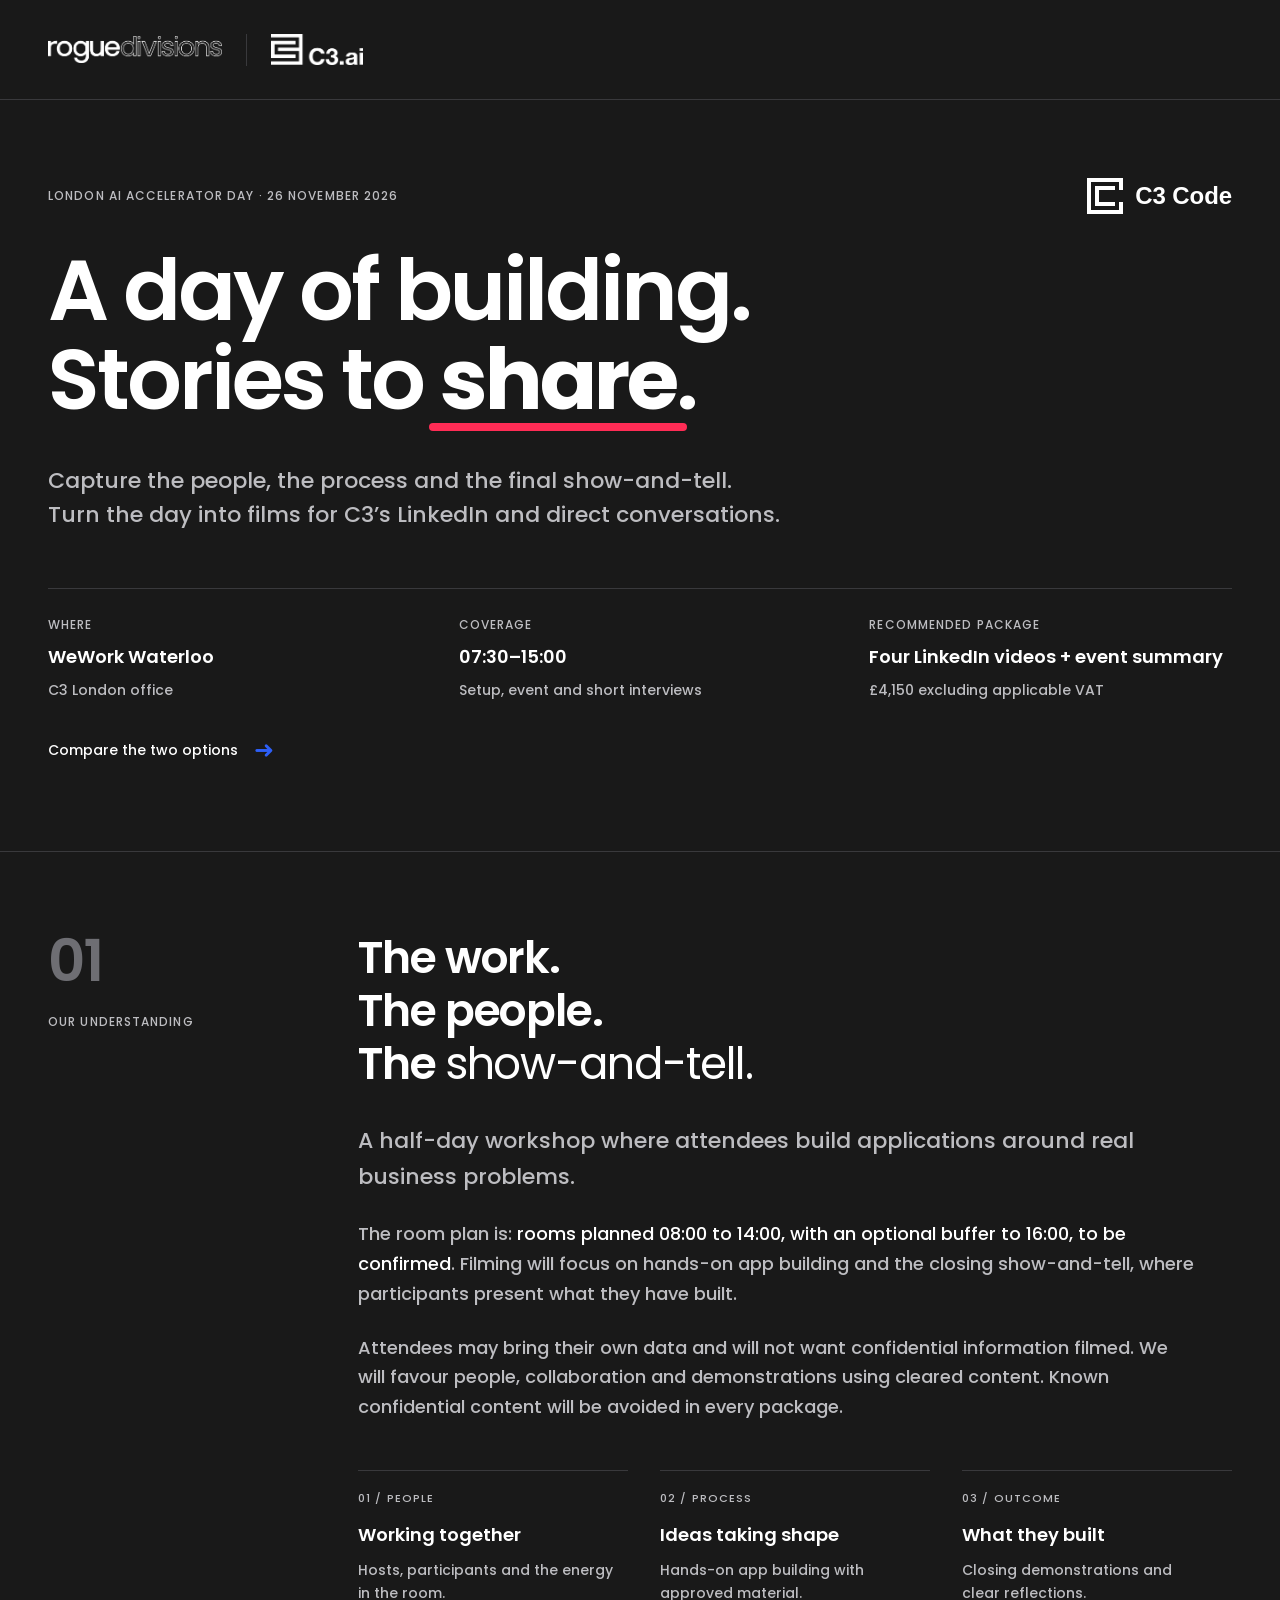
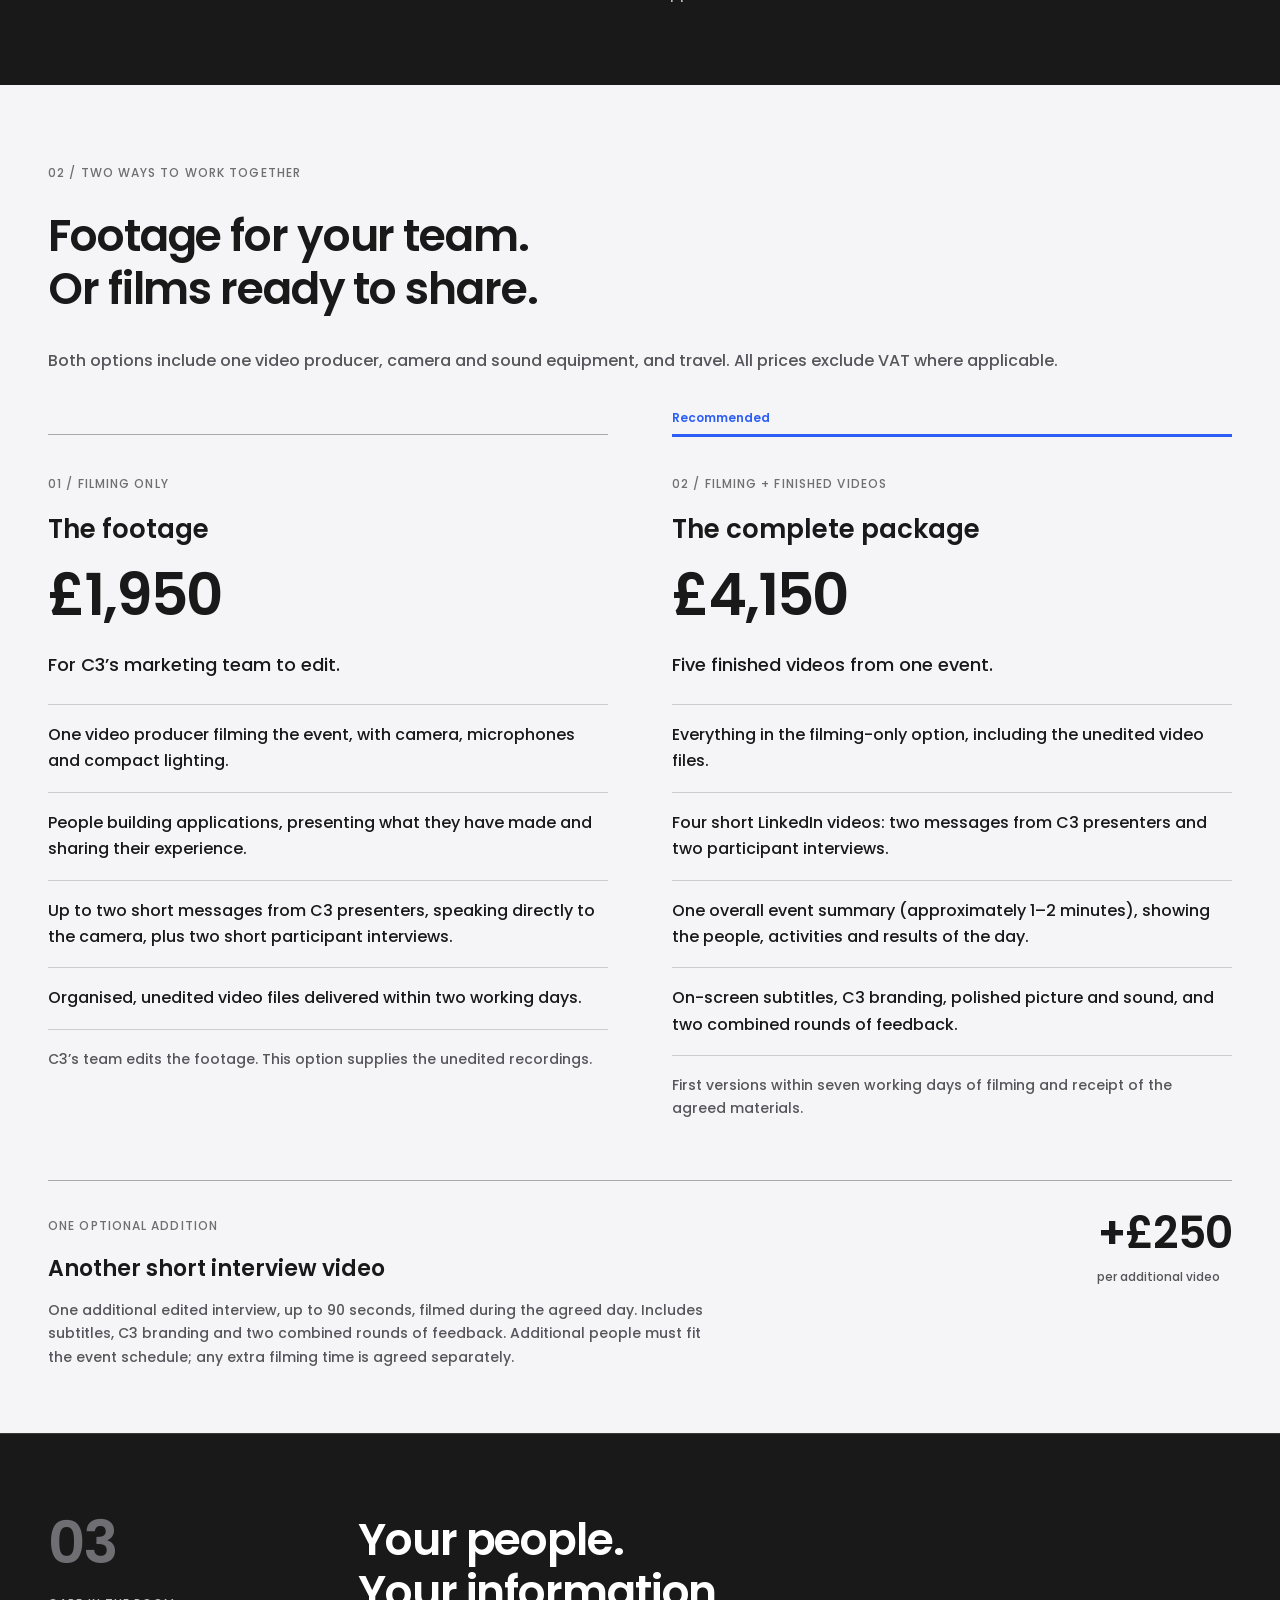
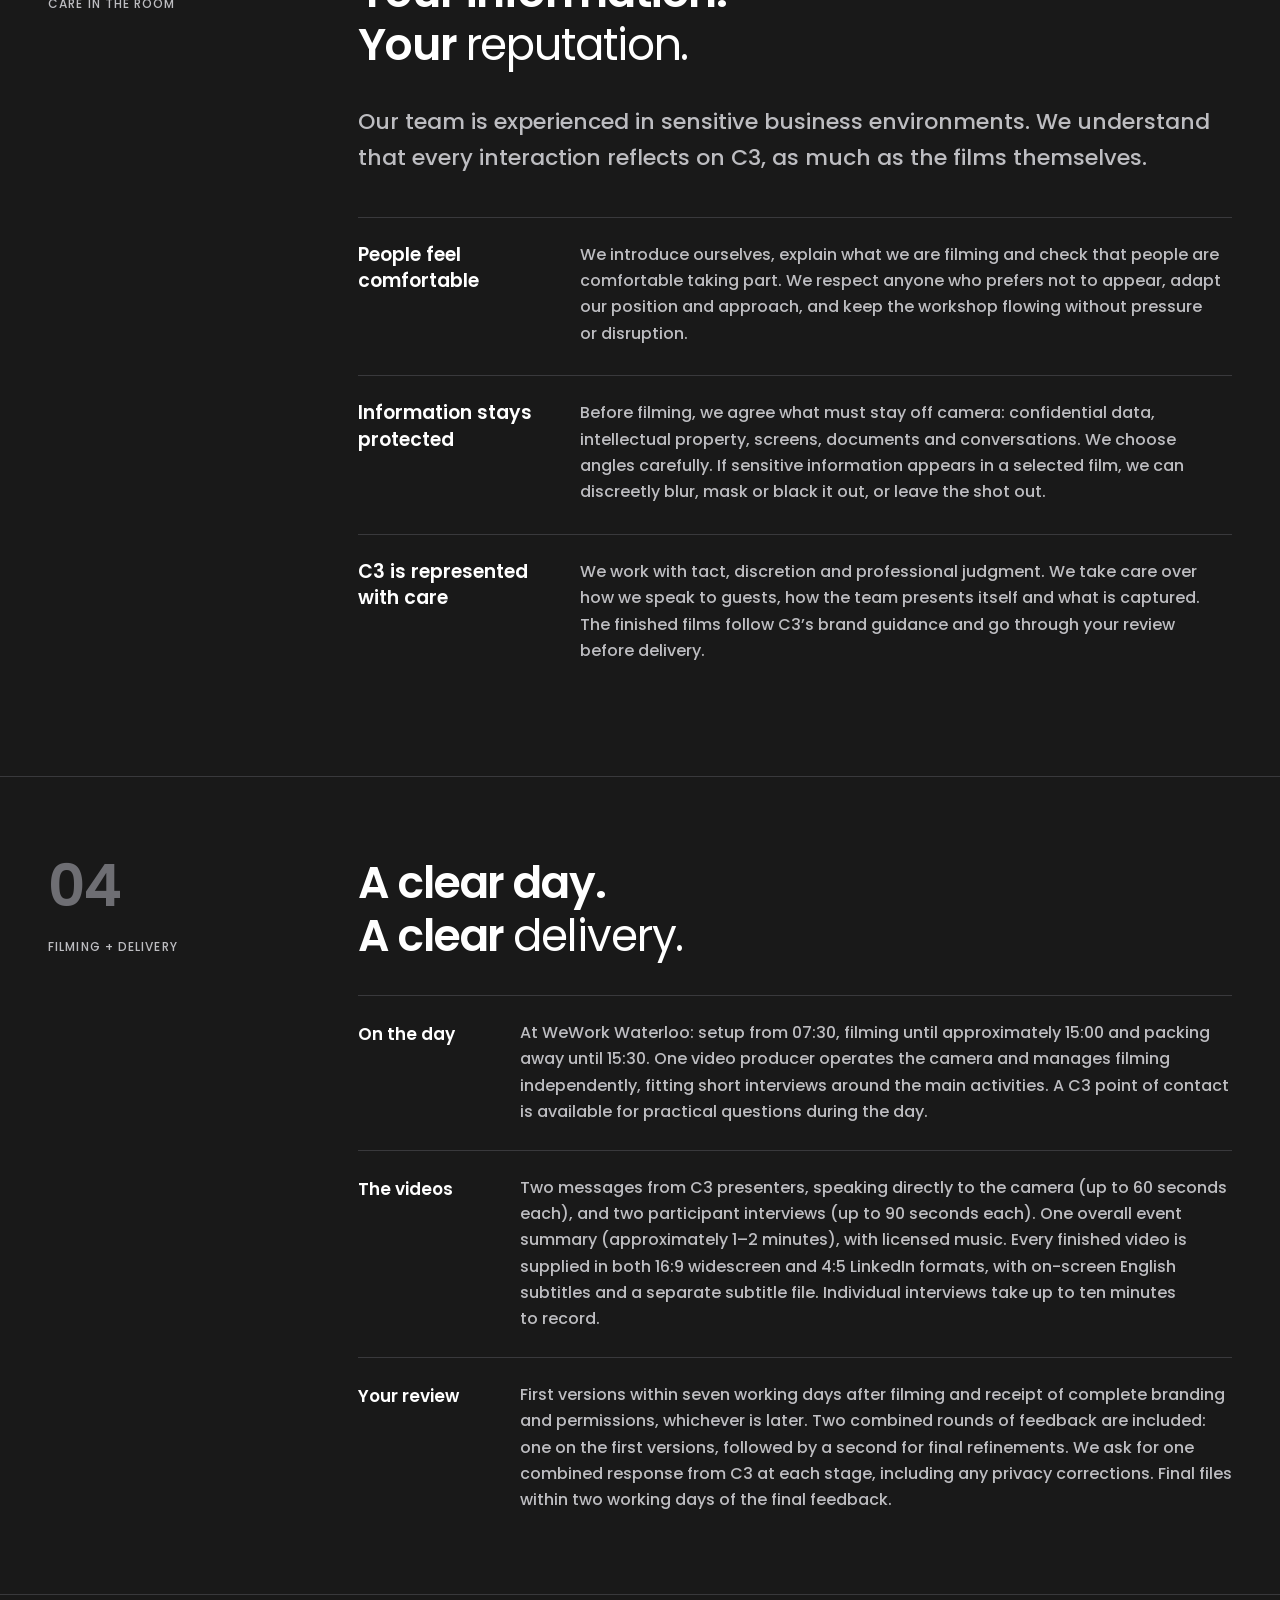
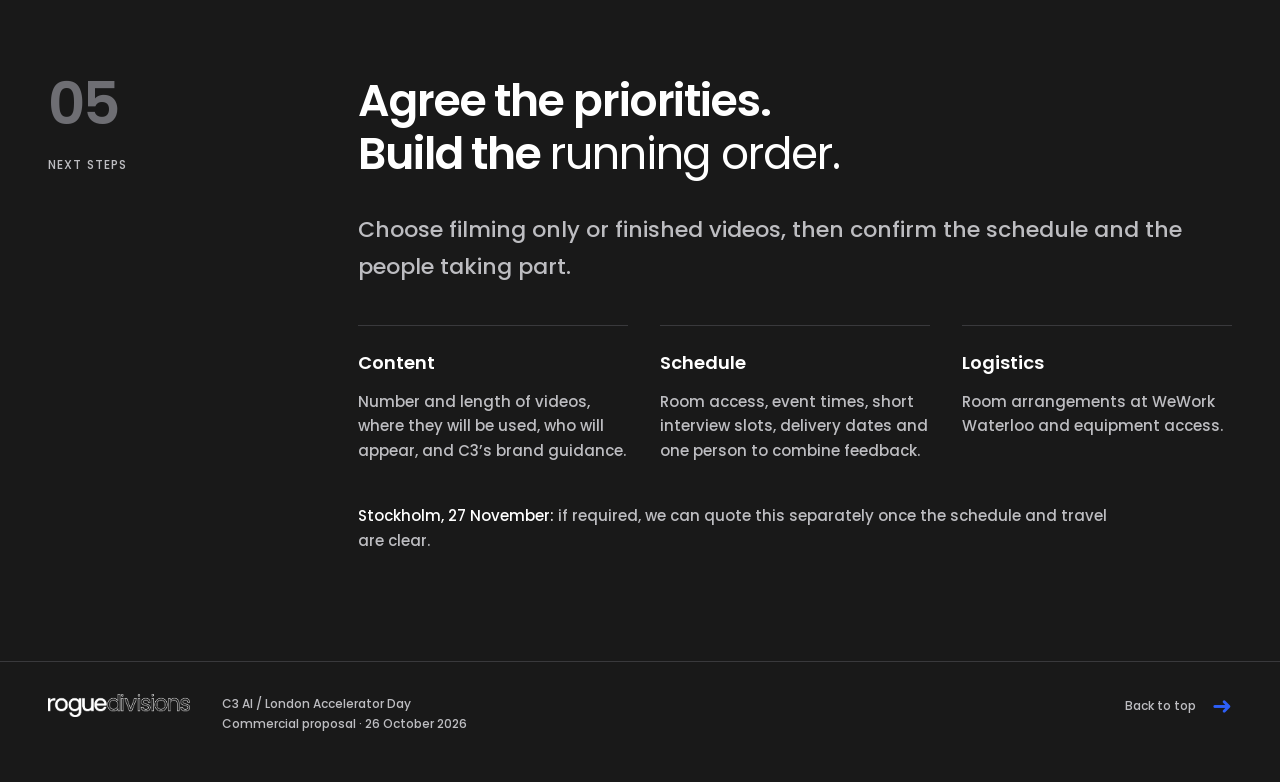
==== commit ec0178e6: "Update C3 quote prices and specify current RD tab icon" ====
--- a/client/public/c3/london-accelerator-day-2026/index.html
+++ b/client/public/c3/london-accelerator-day-2026/index.html
@@ -1,14 +1,14 @@
 <!doctype html>
-<html lang="en"><head><meta charset="utf-8"><meta name="viewport" content="width=device-width, initial-scale=1"><meta name="robots" content="noindex,nofollow,noarchive"><meta name="referrer" content="no-referrer"><title>C3 AI London Accelerator Day | Rogue Divisions</title><link rel="stylesheet" href="assets/style.css"></head>
+<html lang="en"><head><meta charset="utf-8"><meta name="viewport" content="width=device-width, initial-scale=1"><meta name="robots" content="noindex,nofollow,noarchive"><meta name="referrer" content="no-referrer"><title>C3 AI London Accelerator Day | Rogue Divisions</title><link rel="icon" type="image/webp" sizes="100x100" href="assets/rd-favicon-20261116.webp"><link rel="stylesheet" href="assets/style.css"></head>
 <body>
 <header class="header"><a class="brand brand-pair" href="#top" aria-label="Rogue Divisions proposal for C3 AI"><img class="rd-logo" src="assets/rd-wordmark.png" alt="Rogue Divisions" width="174"><span class="brand-divider" aria-hidden="true"></span><img class="c3-logo" src="assets/c3-ai-white.png" alt="C3 AI" width="92"></a></header>
 <main id="top">
-<section class="hero wrap"><div class="event-identity"><div class="eyebrow">London AI Accelerator Day · 26 November 2026</div><div class="product-identity"><img src="assets/c3-code-glyph-white.svg" alt="" width="36" height="36"><span>C3 Code</span></div></div><h1>A day of building.<br>Stories to <span class="word-end"><span class="rd-mark">share</span>.</span></h1><p class="hero-lead">Capture the people, the process and the final show-and-tell.<br class="desktop-break"> Turn the day into films for C3’s LinkedIn and direct conversations.</p><div class="hero-meta"><div><span class="label">Where</span><strong>WeWork Waterloo</strong><span>C3 London office</span></div><div><span class="label">Coverage</span><strong>07:30–15:00</strong><span>Setup, event and short interviews</span></div><div><span class="label">Recommended package</span><strong>Four LinkedIn videos + event summary</strong><span>£4,650 excluding applicable VAT</span></div></div><a class="text-link arrow-link" href="#options"><span class="link-label">Compare the two options</span><span class="link-arrow" aria-hidden="true">➜</span></a></section>
+<section class="hero wrap"><div class="event-identity"><div class="eyebrow">London AI Accelerator Day · 26 November 2026</div><div class="product-identity"><img src="assets/c3-code-glyph-white.svg" alt="" width="36" height="36"><span>C3 Code</span></div></div><h1>A day of building.<br>Stories to <span class="word-end"><span class="rd-mark">share</span>.</span></h1><p class="hero-lead">Capture the people, the process and the final show-and-tell.<br class="desktop-break"> Turn the day into films for C3’s LinkedIn and direct conversations.</p><div class="hero-meta"><div><span class="label">Where</span><strong>WeWork Waterloo</strong><span>C3 London office</span></div><div><span class="label">Coverage</span><strong>07:30–15:00</strong><span>Setup, event and short interviews</span></div><div><span class="label">Recommended package</span><strong>Four LinkedIn videos + event summary</strong><span>£4,150 excluding applicable VAT</span></div></div><a class="text-link arrow-link" href="#options"><span class="link-label">Compare the two options</span><span class="link-arrow" aria-hidden="true">➜</span></a></section>
 <section class="section wrap" id="understanding"><div class="rail"><span class="section-number">01</span><span class="label">Our understanding</span></div><div class="section-body"><h2>The work.<br>The people.<br>The <span class="regular">show-and-tell.</span></h2><p class="lead">A half-day workshop where attendees build applications around real business problems.</p><p>The room plan is: <strong>rooms planned 08:00 to 14:00, with an optional buffer to 16:00, to be confirmed</strong>. Filming will focus on hands-on app building and the closing show-and-tell, where participants present what they have built.</p><p>Attendees may bring their own data and will not want confidential information filmed. We will favour people, collaboration and demonstrations using cleared content. Known confidential content will be avoided in every package.</p><div class="three-notes"><div><span class="small-index">01 / People</span><h3>Working together</h3><p>Hosts, participants and the energy in the room.</p></div><div><span class="small-index">02 / Process</span><h3>Ideas taking shape</h3><p>Hands-on app building with approved material.</p></div><div><span class="small-index">03 / Outcome</span><h3>What they built</h3><p>Closing demonstrations and clear reflections.</p></div></div></div></section>
 <section class="options-section" id="options"><div class="wrap options-inner"><div class="section-heading"><span class="label">02 / Two ways to work together</span><h2>Footage for your team.<br>Or films ready to share.</h2><p>Both options include one video producer, camera and sound equipment, and travel. All prices exclude VAT where applicable.</p></div>
 <div class="plans two-plans">
-<article class="plan" data-plan="capture"><span class="plan-kicker">01 / Filming only</span><h3>The footage</h3><div class="price">£2,150</div><p class="plan-summary">For C3’s marketing team to edit.</p><ul class="package-list"><li>One video producer filming the event, with camera, microphones and compact lighting.</li><li>People building applications, presenting what they have made and sharing their experience.</li><li>Up to two short messages from C3 presenters, speaking directly to the camera, plus two short participant interviews.</li><li>Organised, unedited video files delivered within two working days.</li></ul><p class="package-bottom">C3’s team edits the footage. This option supplies the unedited recordings.</p></article>
-<article class="plan recommended" data-plan="finished"><div class="recommendation">Recommended</div><span class="plan-kicker">02 / Filming + finished videos</span><h3>The complete package</h3><div class="price">£4,650</div><p class="plan-summary">Five finished videos from one event.</p><ul class="package-list"><li>Everything in the filming-only option, including the unedited video files.</li><li>Four short LinkedIn videos: two messages from C3 presenters and two participant interviews.</li><li>One overall event summary (approximately 1–2 minutes), showing the people, activities and results of the day.</li><li>On-screen subtitles, C3 branding, polished picture and sound, and two combined rounds of feedback.</li></ul><p class="package-bottom">First versions within seven working days of filming and receipt of the agreed materials.</p></article></div>
+<article class="plan" data-plan="capture"><span class="plan-kicker">01 / Filming only</span><h3>The footage</h3><div class="price">£1,950</div><p class="plan-summary">For C3’s marketing team to edit.</p><ul class="package-list"><li>One video producer filming the event, with camera, microphones and compact lighting.</li><li>People building applications, presenting what they have made and sharing their experience.</li><li>Up to two short messages from C3 presenters, speaking directly to the camera, plus two short participant interviews.</li><li>Organised, unedited video files delivered within two working days.</li></ul><p class="package-bottom">C3’s team edits the footage. This option supplies the unedited recordings.</p></article>
+<article class="plan recommended" data-plan="finished"><div class="recommendation">Recommended</div><span class="plan-kicker">02 / Filming + finished videos</span><h3>The complete package</h3><div class="price">£4,150</div><p class="plan-summary">Five finished videos from one event.</p><ul class="package-list"><li>Everything in the filming-only option, including the unedited video files.</li><li>Four short LinkedIn videos: two messages from C3 presenters and two participant interviews.</li><li>One overall event summary (approximately 1–2 minutes), showing the people, activities and results of the day.</li><li>On-screen subtitles, C3 branding, polished picture and sound, and two combined rounds of feedback.</li></ul><p class="package-bottom">First versions within seven working days of filming and receipt of the agreed materials.</p></article></div>
 <div class="single-addon"><div><span class="label">One optional addition</span><h3>Another short interview video</h3><p>One additional edited interview, up to 90 seconds, filmed during the agreed day. Includes subtitles, C3 branding and two combined rounds of feedback. Additional people must fit the event schedule; any extra filming time is agreed separately.</p></div><div class="addon-price">+£250<span>per additional video</span></div></div>
 </div></section>
 <section class="section wrap" id="care"><div class="rail"><span class="section-number">03</span><span class="label">Care in the room</span></div><div class="section-body"><h2>Your people.<br>Your information.<br>Your <span class="regular">reputation.</span></h2><p class="lead">Our team is experienced in sensitive business environments. We understand that every interaction reflects on C3, as much as the films themselves.</p><div class="care-points"><article><h3>People feel comfortable</h3><p>We introduce ourselves, explain what we are filming and check that people are comfortable taking part. We respect anyone who prefers not to appear, adapt our position and approach, and keep the workshop flowing without pressure or disruption.</p></article><article><h3>Information stays protected</h3><p>Before filming, we agree what must stay off camera: confidential data, intellectual property, screens, documents and conversations. We choose angles carefully. If sensitive information appears in a selected film, we can discreetly blur, mask or black it out, or leave the shot out.</p></article><article><h3>C3 is represented with care</h3><p>We work with tact, discretion and professional judgment. We take care over how we speak to guests, how the team presents itself and what is captured. The finished films follow C3’s brand guidance and go through your review before delivery.</p></article></div></div></section>
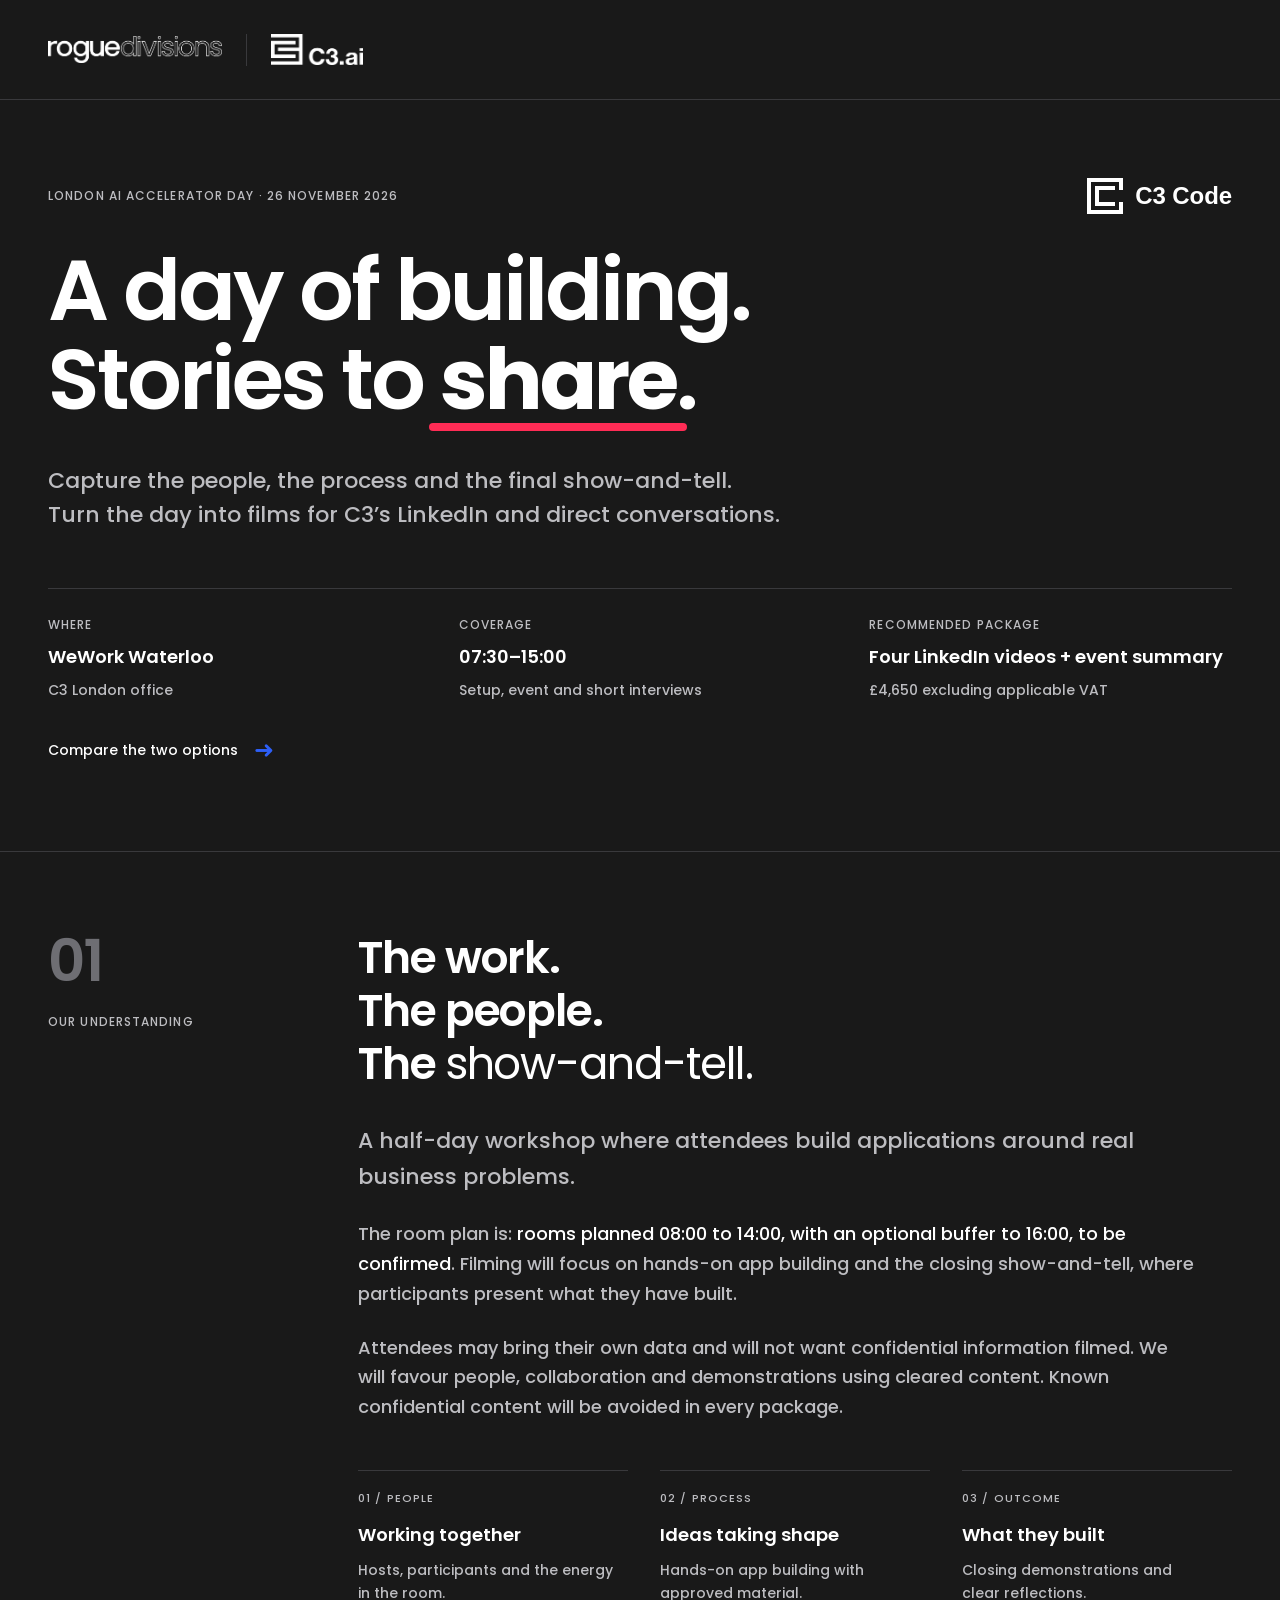
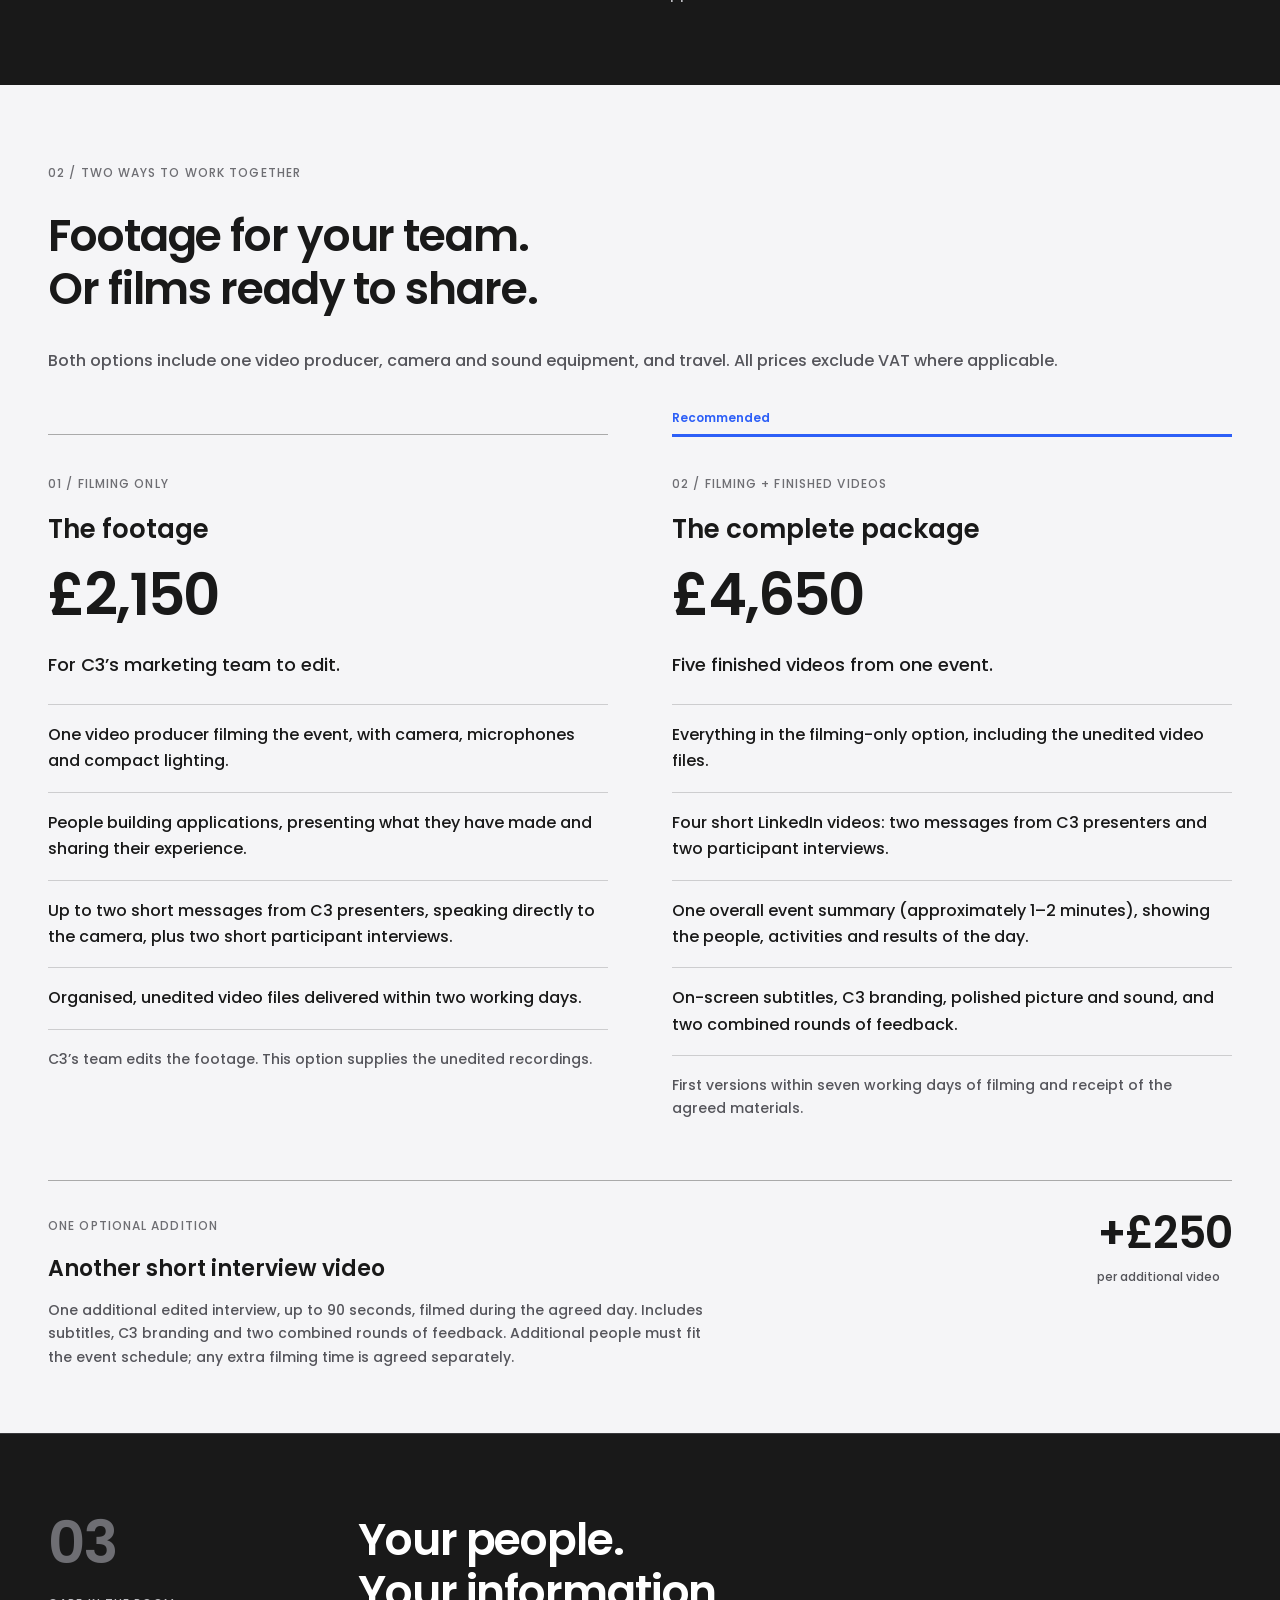
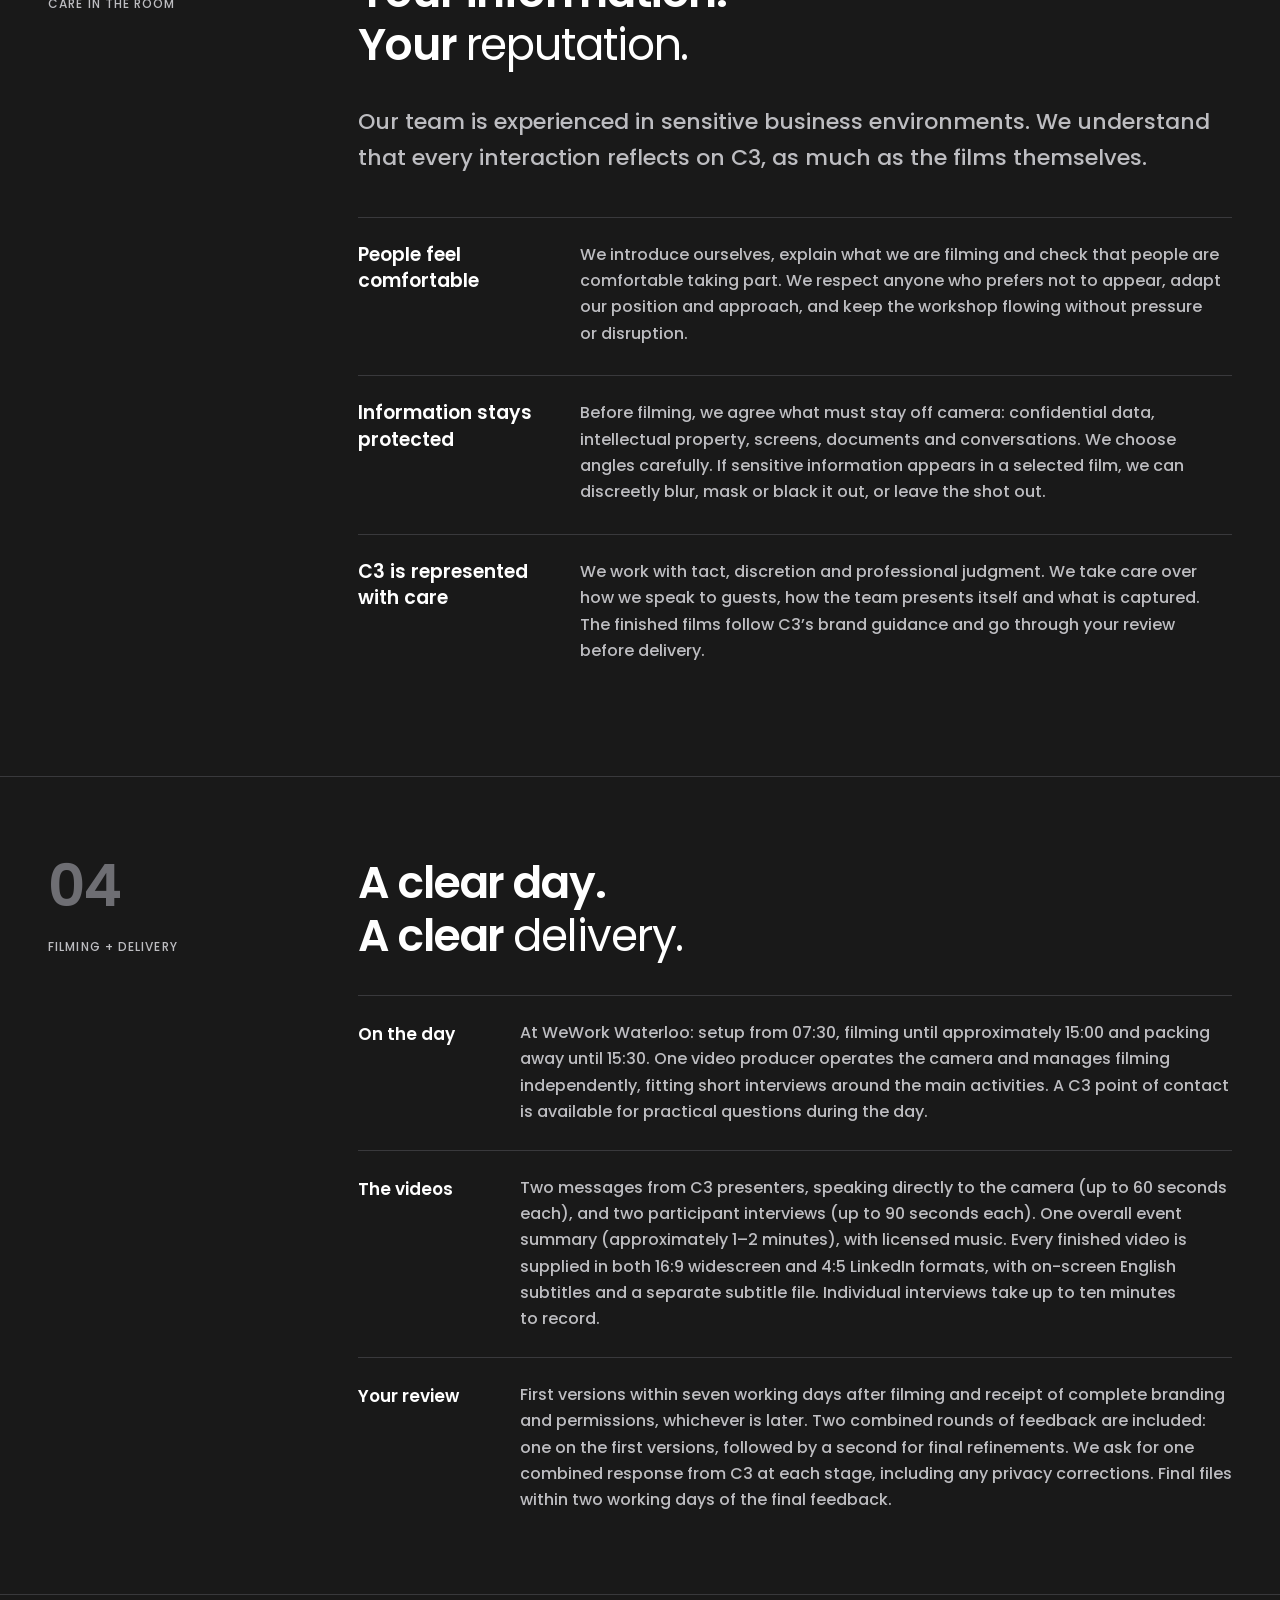
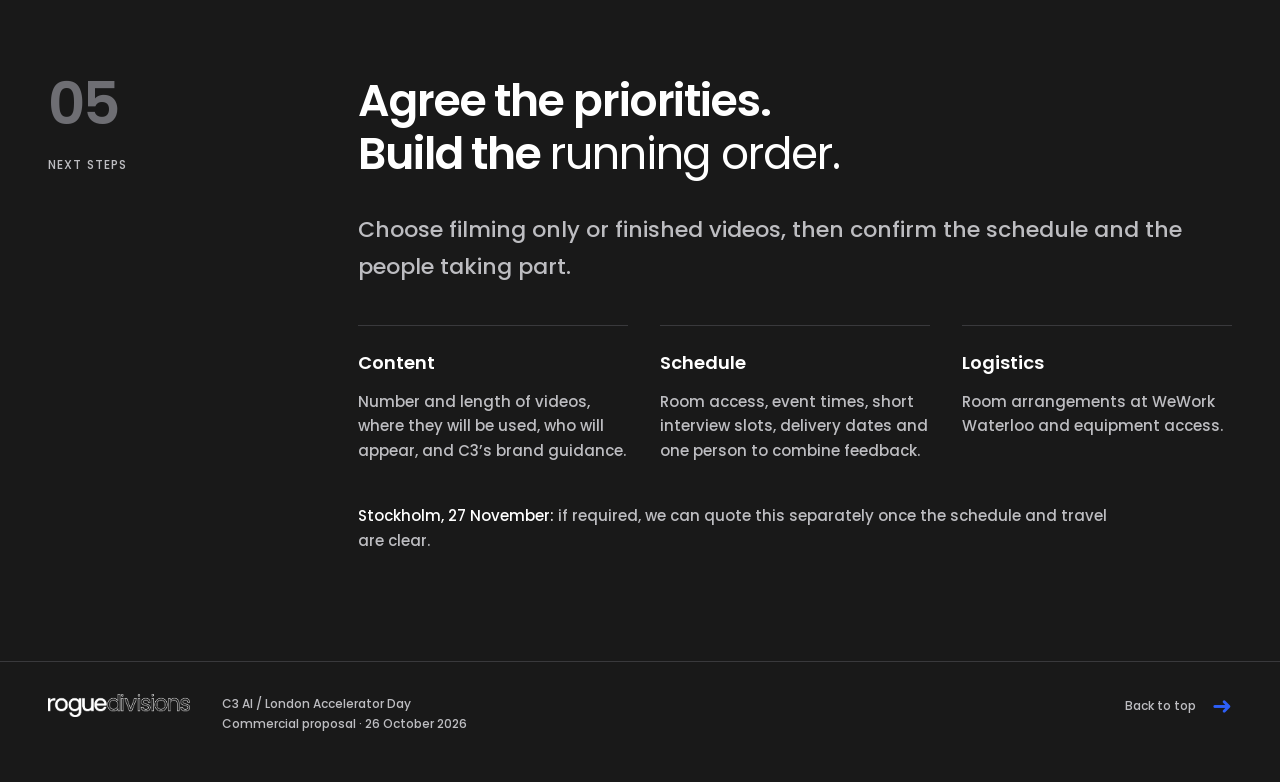
==== commit fbbe1760: "Restore C3 filming quote to £2,150 and £4,650" ====
--- a/client/public/c3/london-accelerator-day-2026/index.html
+++ b/client/public/c3/london-accelerator-day-2026/index.html
@@ -3,12 +3,12 @@
 <body>
 <header class="header"><a class="brand brand-pair" href="#top" aria-label="Rogue Divisions proposal for C3 AI"><img class="rd-logo" src="assets/rd-wordmark.png" alt="Rogue Divisions" width="174"><span class="brand-divider" aria-hidden="true"></span><img class="c3-logo" src="assets/c3-ai-white.png" alt="C3 AI" width="92"></a></header>
 <main id="top">
-<section class="hero wrap"><div class="event-identity"><div class="eyebrow">London AI Accelerator Day · 26 November 2026</div><div class="product-identity"><img src="assets/c3-code-glyph-white.svg" alt="" width="36" height="36"><span>C3 Code</span></div></div><h1>A day of building.<br>Stories to <span class="word-end"><span class="rd-mark">share</span>.</span></h1><p class="hero-lead">Capture the people, the process and the final show-and-tell.<br class="desktop-break"> Turn the day into films for C3’s LinkedIn and direct conversations.</p><div class="hero-meta"><div><span class="label">Where</span><strong>WeWork Waterloo</strong><span>C3 London office</span></div><div><span class="label">Coverage</span><strong>07:30–15:00</strong><span>Setup, event and short interviews</span></div><div><span class="label">Recommended package</span><strong>Four LinkedIn videos + event summary</strong><span>£4,150 excluding applicable VAT</span></div></div><a class="text-link arrow-link" href="#options"><span class="link-label">Compare the two options</span><span class="link-arrow" aria-hidden="true">➜</span></a></section>
+<section class="hero wrap"><div class="event-identity"><div class="eyebrow">London AI Accelerator Day · 26 November 2026</div><div class="product-identity"><img src="assets/c3-code-glyph-white.svg" alt="" width="36" height="36"><span>C3 Code</span></div></div><h1>A day of building.<br>Stories to <span class="word-end"><span class="rd-mark">share</span>.</span></h1><p class="hero-lead">Capture the people, the process and the final show-and-tell.<br class="desktop-break"> Turn the day into films for C3’s LinkedIn and direct conversations.</p><div class="hero-meta"><div><span class="label">Where</span><strong>WeWork Waterloo</strong><span>C3 London office</span></div><div><span class="label">Coverage</span><strong>07:30–15:00</strong><span>Setup, event and short interviews</span></div><div><span class="label">Recommended package</span><strong>Four LinkedIn videos + event summary</strong><span>£4,650 excluding applicable VAT</span></div></div><a class="text-link arrow-link" href="#options"><span class="link-label">Compare the two options</span><span class="link-arrow" aria-hidden="true">➜</span></a></section>
 <section class="section wrap" id="understanding"><div class="rail"><span class="section-number">01</span><span class="label">Our understanding</span></div><div class="section-body"><h2>The work.<br>The people.<br>The <span class="regular">show-and-tell.</span></h2><p class="lead">A half-day workshop where attendees build applications around real business problems.</p><p>The room plan is: <strong>rooms planned 08:00 to 14:00, with an optional buffer to 16:00, to be confirmed</strong>. Filming will focus on hands-on app building and the closing show-and-tell, where participants present what they have built.</p><p>Attendees may bring their own data and will not want confidential information filmed. We will favour people, collaboration and demonstrations using cleared content. Known confidential content will be avoided in every package.</p><div class="three-notes"><div><span class="small-index">01 / People</span><h3>Working together</h3><p>Hosts, participants and the energy in the room.</p></div><div><span class="small-index">02 / Process</span><h3>Ideas taking shape</h3><p>Hands-on app building with approved material.</p></div><div><span class="small-index">03 / Outcome</span><h3>What they built</h3><p>Closing demonstrations and clear reflections.</p></div></div></div></section>
 <section class="options-section" id="options"><div class="wrap options-inner"><div class="section-heading"><span class="label">02 / Two ways to work together</span><h2>Footage for your team.<br>Or films ready to share.</h2><p>Both options include one video producer, camera and sound equipment, and travel. All prices exclude VAT where applicable.</p></div>
 <div class="plans two-plans">
-<article class="plan" data-plan="capture"><span class="plan-kicker">01 / Filming only</span><h3>The footage</h3><div class="price">£1,950</div><p class="plan-summary">For C3’s marketing team to edit.</p><ul class="package-list"><li>One video producer filming the event, with camera, microphones and compact lighting.</li><li>People building applications, presenting what they have made and sharing their experience.</li><li>Up to two short messages from C3 presenters, speaking directly to the camera, plus two short participant interviews.</li><li>Organised, unedited video files delivered within two working days.</li></ul><p class="package-bottom">C3’s team edits the footage. This option supplies the unedited recordings.</p></article>
-<article class="plan recommended" data-plan="finished"><div class="recommendation">Recommended</div><span class="plan-kicker">02 / Filming + finished videos</span><h3>The complete package</h3><div class="price">£4,150</div><p class="plan-summary">Five finished videos from one event.</p><ul class="package-list"><li>Everything in the filming-only option, including the unedited video files.</li><li>Four short LinkedIn videos: two messages from C3 presenters and two participant interviews.</li><li>One overall event summary (approximately 1–2 minutes), showing the people, activities and results of the day.</li><li>On-screen subtitles, C3 branding, polished picture and sound, and two combined rounds of feedback.</li></ul><p class="package-bottom">First versions within seven working days of filming and receipt of the agreed materials.</p></article></div>
+<article class="plan" data-plan="capture"><span class="plan-kicker">01 / Filming only</span><h3>The footage</h3><div class="price">£2,150</div><p class="plan-summary">For C3’s marketing team to edit.</p><ul class="package-list"><li>One video producer filming the event, with camera, microphones and compact lighting.</li><li>People building applications, presenting what they have made and sharing their experience.</li><li>Up to two short messages from C3 presenters, speaking directly to the camera, plus two short participant interviews.</li><li>Organised, unedited video files delivered within two working days.</li></ul><p class="package-bottom">C3’s team edits the footage. This option supplies the unedited recordings.</p></article>
+<article class="plan recommended" data-plan="finished"><div class="recommendation">Recommended</div><span class="plan-kicker">02 / Filming + finished videos</span><h3>The complete package</h3><div class="price">£4,650</div><p class="plan-summary">Five finished videos from one event.</p><ul class="package-list"><li>Everything in the filming-only option, including the unedited video files.</li><li>Four short LinkedIn videos: two messages from C3 presenters and two participant interviews.</li><li>One overall event summary (approximately 1–2 minutes), showing the people, activities and results of the day.</li><li>On-screen subtitles, C3 branding, polished picture and sound, and two combined rounds of feedback.</li></ul><p class="package-bottom">First versions within seven working days of filming and receipt of the agreed materials.</p></article></div>
 <div class="single-addon"><div><span class="label">One optional addition</span><h3>Another short interview video</h3><p>One additional edited interview, up to 90 seconds, filmed during the agreed day. Includes subtitles, C3 branding and two combined rounds of feedback. Additional people must fit the event schedule; any extra filming time is agreed separately.</p></div><div class="addon-price">+£250<span>per additional video</span></div></div>
 </div></section>
 <section class="section wrap" id="care"><div class="rail"><span class="section-number">03</span><span class="label">Care in the room</span></div><div class="section-body"><h2>Your people.<br>Your information.<br>Your <span class="regular">reputation.</span></h2><p class="lead">Our team is experienced in sensitive business environments. We understand that every interaction reflects on C3, as much as the films themselves.</p><div class="care-points"><article><h3>People feel comfortable</h3><p>We introduce ourselves, explain what we are filming and check that people are comfortable taking part. We respect anyone who prefers not to appear, adapt our position and approach, and keep the workshop flowing without pressure or disruption.</p></article><article><h3>Information stays protected</h3><p>Before filming, we agree what must stay off camera: confidential data, intellectual property, screens, documents and conversations. We choose angles carefully. If sensitive information appears in a selected film, we can discreetly blur, mask or black it out, or leave the shot out.</p></article><article><h3>C3 is represented with care</h3><p>We work with tact, discretion and professional judgment. We take care over how we speak to guests, how the team presents itself and what is captured. The finished films follow C3’s brand guidance and go through your review before delivery.</p></article></div></div></section>
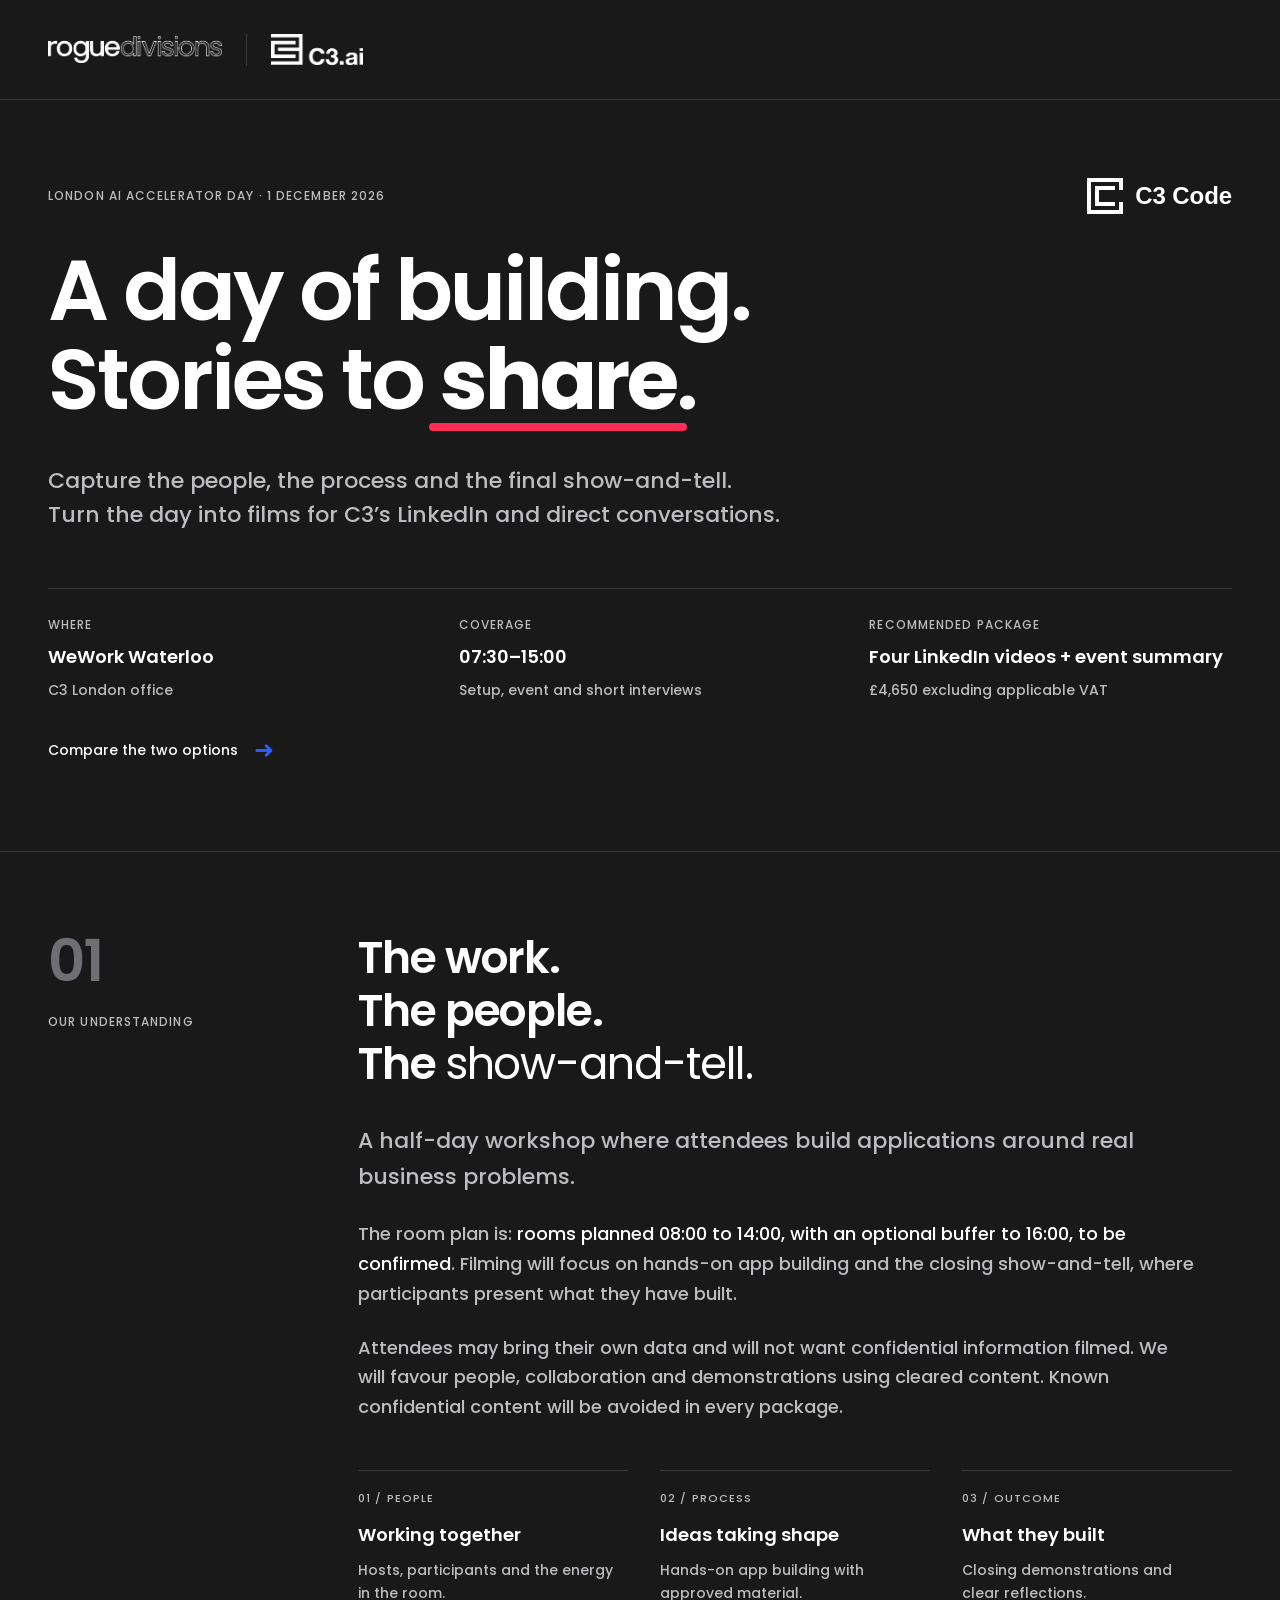
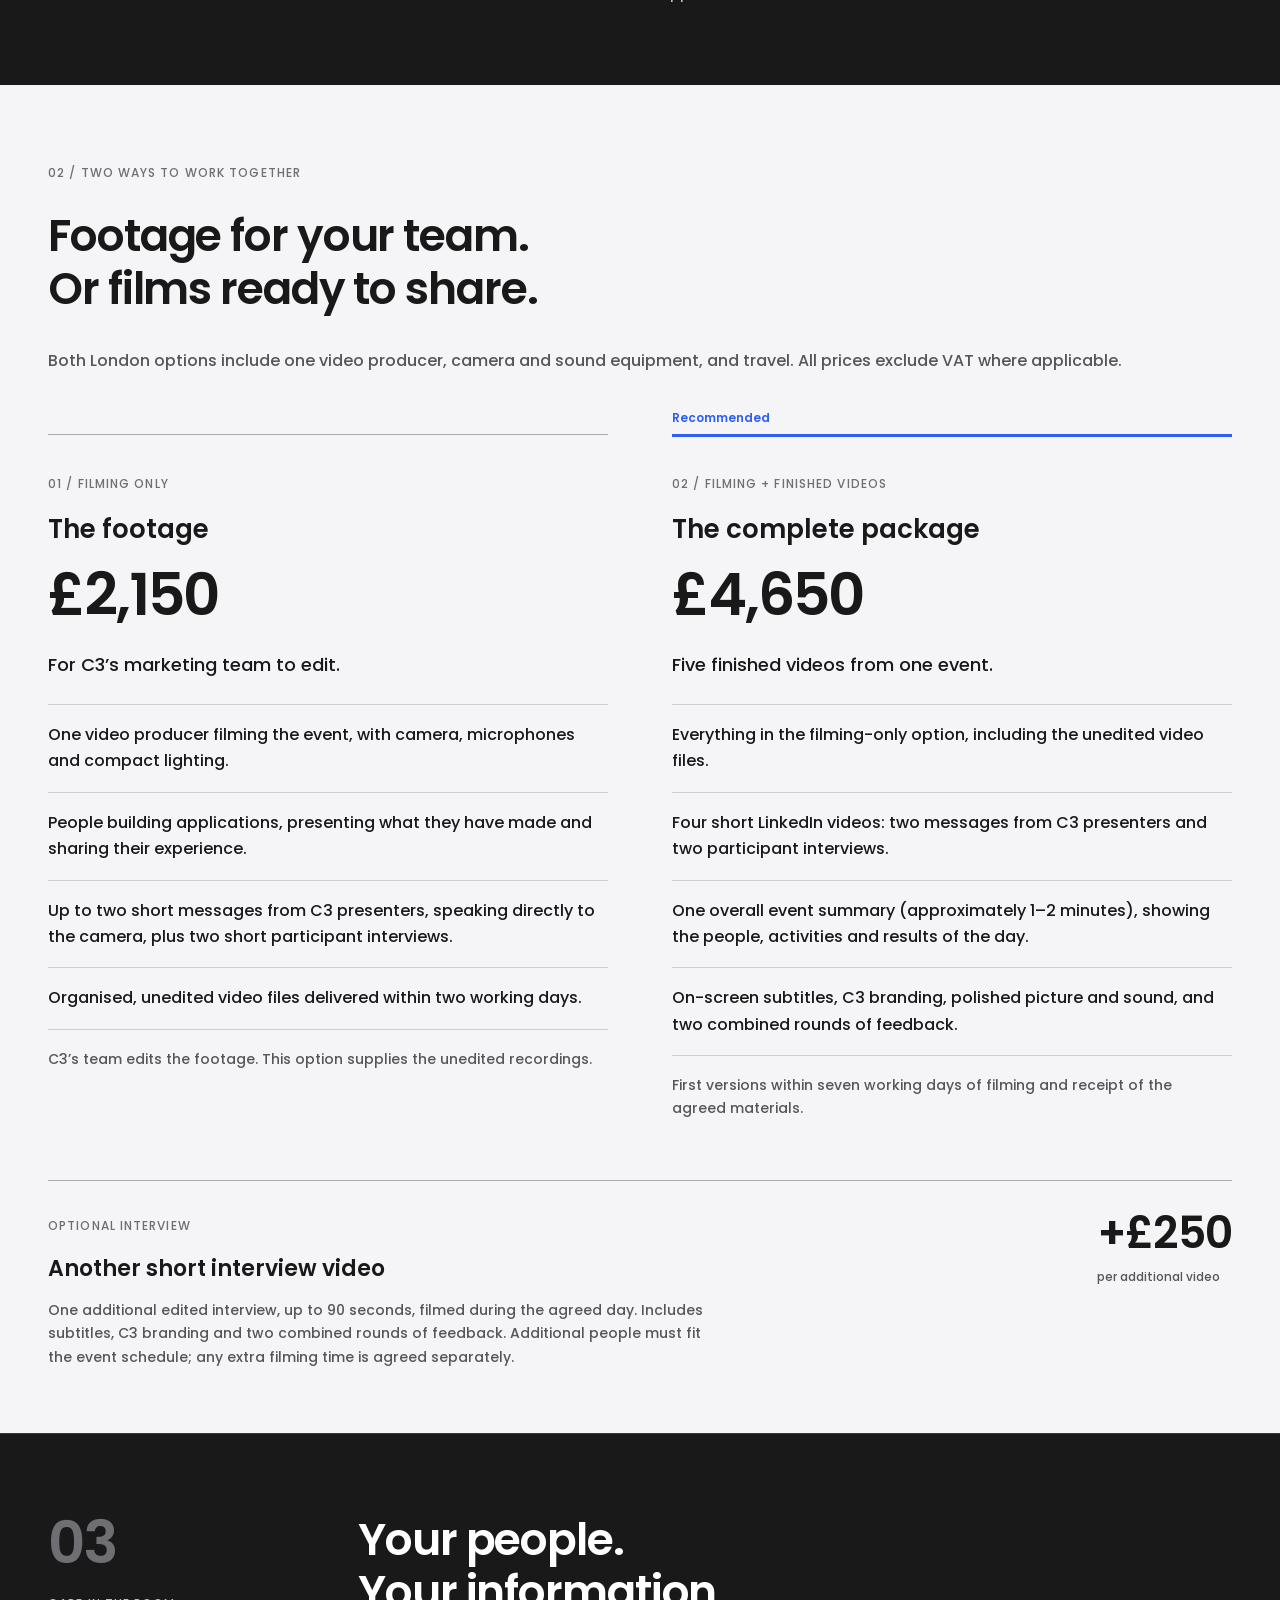
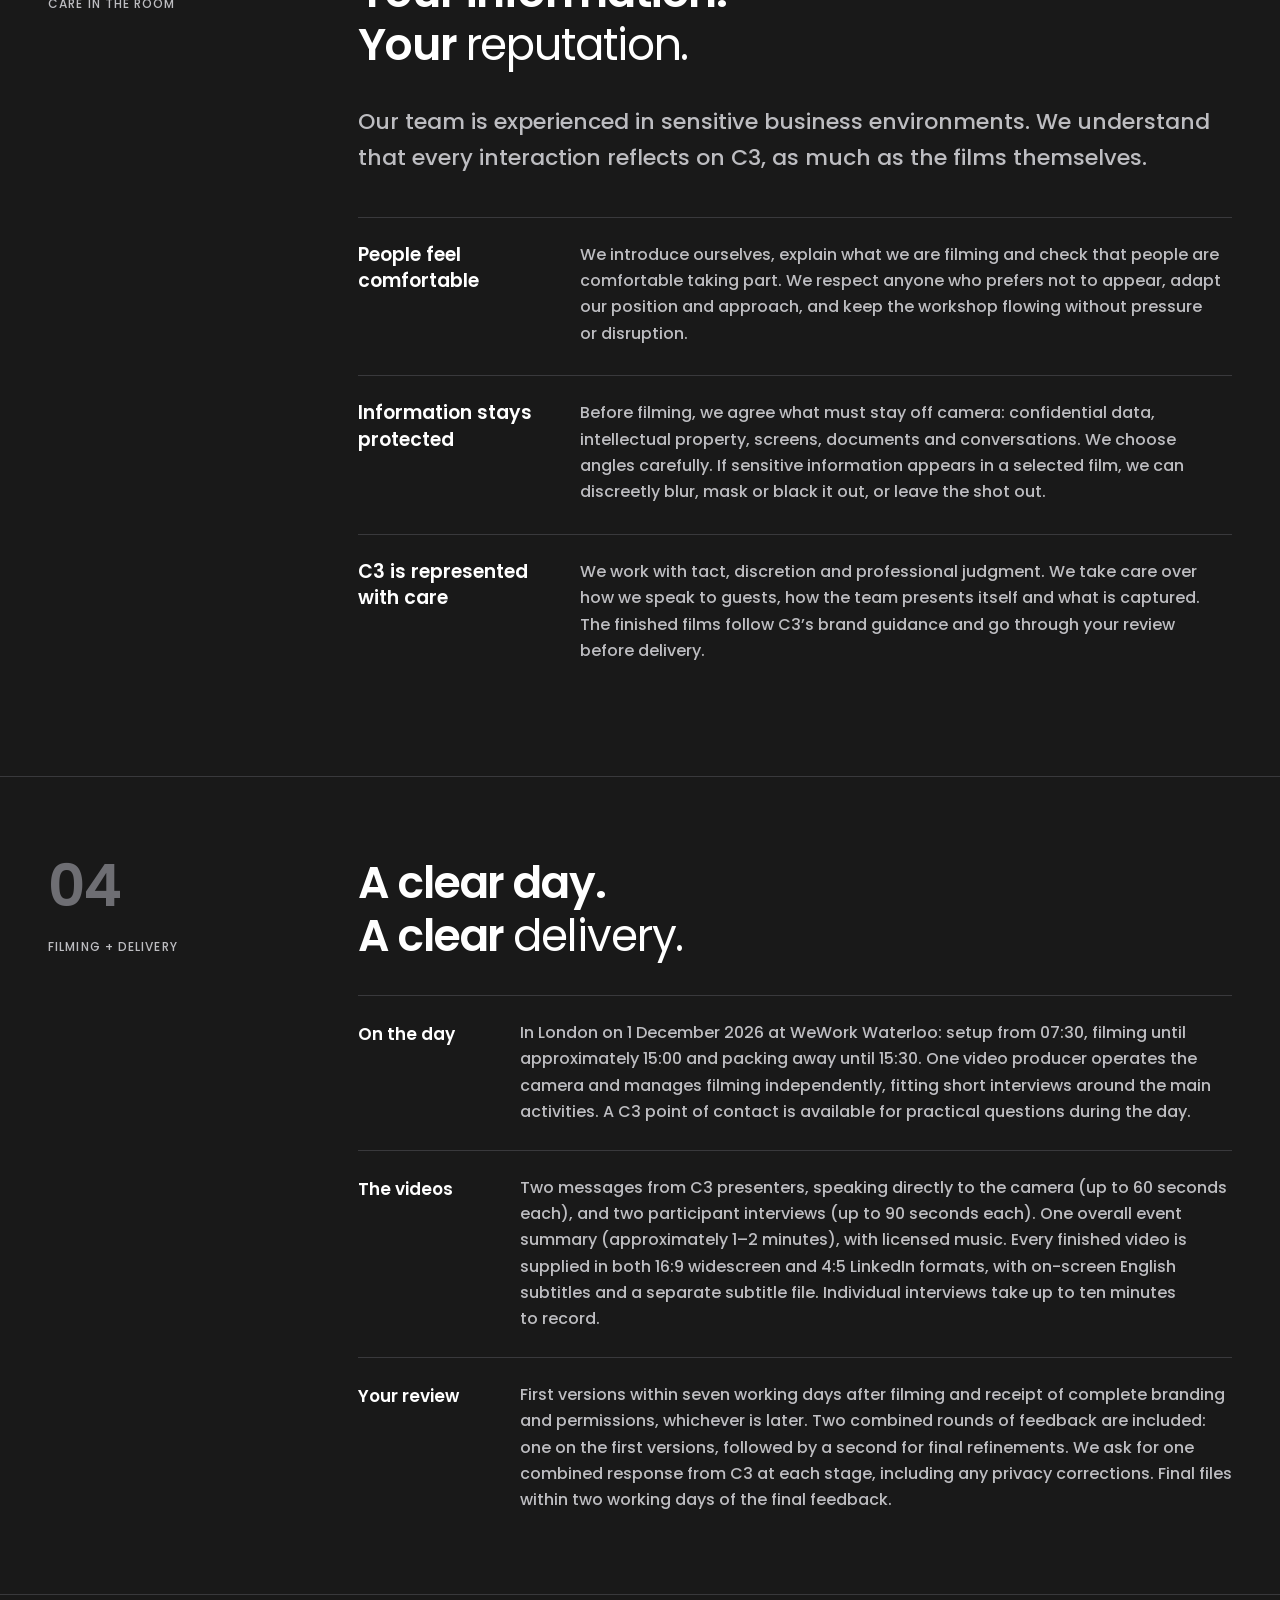
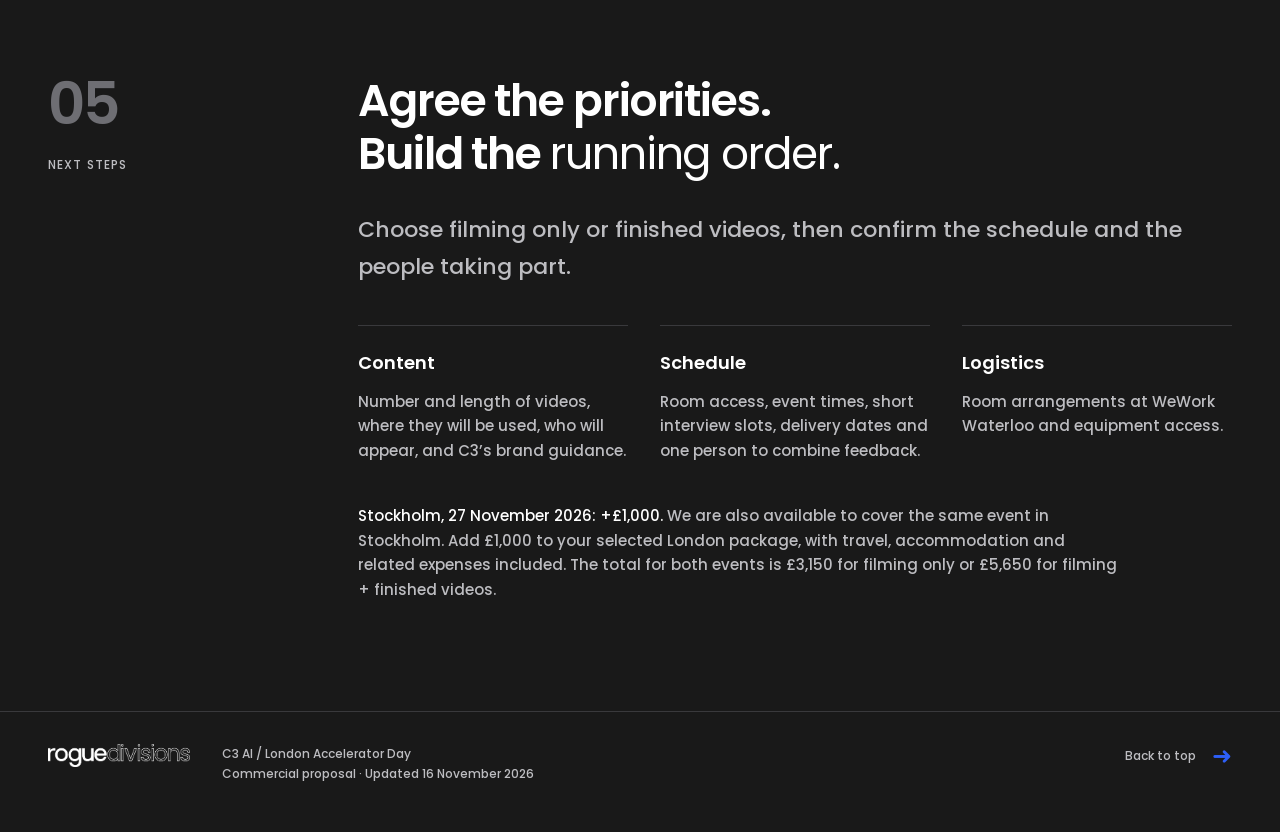
==== commit e5a4d9f2: "Correct C3 filming dates and inclusive Stockholm addition" ====
--- a/client/public/c3/london-accelerator-day-2026/index.html
+++ b/client/public/c3/london-accelerator-day-2026/index.html
@@ -1,21 +1,21 @@
 <!doctype html>
-<html lang="en"><head><meta charset="utf-8"><meta name="viewport" content="width=device-width, initial-scale=1"><meta name="robots" content="noindex,nofollow,noarchive"><meta name="referrer" content="no-referrer"><title>C3 AI London Accelerator Day | Rogue Divisions</title><link rel="icon" type="image/webp" sizes="100x100" href="assets/rd-favicon-20261116.webp"><link rel="stylesheet" href="assets/style.css"></head>
+<html lang="en"><head><meta charset="utf-8"><meta name="viewport" content="width=device-width, initial-scale=1"><meta name="robots" content="noindex,nofollow,noarchive"><meta name="referrer" content="no-referrer"><title>C3 AI London Accelerator Day · 1 December 2026 | Rogue Divisions</title><link rel="icon" type="image/webp" sizes="100x100" href="assets/rd-favicon-20261116.webp"><link rel="stylesheet" href="assets/style.css"></head>
 <body>
 <header class="header"><a class="brand brand-pair" href="#top" aria-label="Rogue Divisions proposal for C3 AI"><img class="rd-logo" src="assets/rd-wordmark.png" alt="Rogue Divisions" width="174"><span class="brand-divider" aria-hidden="true"></span><img class="c3-logo" src="assets/c3-ai-white.png" alt="C3 AI" width="92"></a></header>
 <main id="top">
-<section class="hero wrap"><div class="event-identity"><div class="eyebrow">London AI Accelerator Day · 26 November 2026</div><div class="product-identity"><img src="assets/c3-code-glyph-white.svg" alt="" width="36" height="36"><span>C3 Code</span></div></div><h1>A day of building.<br>Stories to <span class="word-end"><span class="rd-mark">share</span>.</span></h1><p class="hero-lead">Capture the people, the process and the final show-and-tell.<br class="desktop-break"> Turn the day into films for C3’s LinkedIn and direct conversations.</p><div class="hero-meta"><div><span class="label">Where</span><strong>WeWork Waterloo</strong><span>C3 London office</span></div><div><span class="label">Coverage</span><strong>07:30–15:00</strong><span>Setup, event and short interviews</span></div><div><span class="label">Recommended package</span><strong>Four LinkedIn videos + event summary</strong><span>£4,650 excluding applicable VAT</span></div></div><a class="text-link arrow-link" href="#options"><span class="link-label">Compare the two options</span><span class="link-arrow" aria-hidden="true">➜</span></a></section>
+<section class="hero wrap"><div class="event-identity"><div class="eyebrow">London AI Accelerator Day · 1 December 2026</div><div class="product-identity"><img src="assets/c3-code-glyph-white.svg" alt="" width="36" height="36"><span>C3 Code</span></div></div><h1>A day of building.<br>Stories to <span class="word-end"><span class="rd-mark">share</span>.</span></h1><p class="hero-lead">Capture the people, the process and the final show-and-tell.<br class="desktop-break"> Turn the day into films for C3’s LinkedIn and direct conversations.</p><div class="hero-meta"><div><span class="label">Where</span><strong>WeWork Waterloo</strong><span>C3 London office</span></div><div><span class="label">Coverage</span><strong>07:30–15:00</strong><span>Setup, event and short interviews</span></div><div><span class="label">Recommended package</span><strong>Four LinkedIn videos + event summary</strong><span>£4,650 excluding applicable VAT</span></div></div><a class="text-link arrow-link" href="#options"><span class="link-label">Compare the two options</span><span class="link-arrow" aria-hidden="true">➜</span></a></section>
 <section class="section wrap" id="understanding"><div class="rail"><span class="section-number">01</span><span class="label">Our understanding</span></div><div class="section-body"><h2>The work.<br>The people.<br>The <span class="regular">show-and-tell.</span></h2><p class="lead">A half-day workshop where attendees build applications around real business problems.</p><p>The room plan is: <strong>rooms planned 08:00 to 14:00, with an optional buffer to 16:00, to be confirmed</strong>. Filming will focus on hands-on app building and the closing show-and-tell, where participants present what they have built.</p><p>Attendees may bring their own data and will not want confidential information filmed. We will favour people, collaboration and demonstrations using cleared content. Known confidential content will be avoided in every package.</p><div class="three-notes"><div><span class="small-index">01 / People</span><h3>Working together</h3><p>Hosts, participants and the energy in the room.</p></div><div><span class="small-index">02 / Process</span><h3>Ideas taking shape</h3><p>Hands-on app building with approved material.</p></div><div><span class="small-index">03 / Outcome</span><h3>What they built</h3><p>Closing demonstrations and clear reflections.</p></div></div></div></section>
-<section class="options-section" id="options"><div class="wrap options-inner"><div class="section-heading"><span class="label">02 / Two ways to work together</span><h2>Footage for your team.<br>Or films ready to share.</h2><p>Both options include one video producer, camera and sound equipment, and travel. All prices exclude VAT where applicable.</p></div>
+<section class="options-section" id="options"><div class="wrap options-inner"><div class="section-heading"><span class="label">02 / Two ways to work together</span><h2>Footage for your team.<br>Or films ready to share.</h2><p>Both London options include one video producer, camera and sound equipment, and travel. All prices exclude VAT where applicable.</p></div>
 <div class="plans two-plans">
 <article class="plan" data-plan="capture"><span class="plan-kicker">01 / Filming only</span><h3>The footage</h3><div class="price">£2,150</div><p class="plan-summary">For C3’s marketing team to edit.</p><ul class="package-list"><li>One video producer filming the event, with camera, microphones and compact lighting.</li><li>People building applications, presenting what they have made and sharing their experience.</li><li>Up to two short messages from C3 presenters, speaking directly to the camera, plus two short participant interviews.</li><li>Organised, unedited video files delivered within two working days.</li></ul><p class="package-bottom">C3’s team edits the footage. This option supplies the unedited recordings.</p></article>
 <article class="plan recommended" data-plan="finished"><div class="recommendation">Recommended</div><span class="plan-kicker">02 / Filming + finished videos</span><h3>The complete package</h3><div class="price">£4,650</div><p class="plan-summary">Five finished videos from one event.</p><ul class="package-list"><li>Everything in the filming-only option, including the unedited video files.</li><li>Four short LinkedIn videos: two messages from C3 presenters and two participant interviews.</li><li>One overall event summary (approximately 1–2 minutes), showing the people, activities and results of the day.</li><li>On-screen subtitles, C3 branding, polished picture and sound, and two combined rounds of feedback.</li></ul><p class="package-bottom">First versions within seven working days of filming and receipt of the agreed materials.</p></article></div>
-<div class="single-addon"><div><span class="label">One optional addition</span><h3>Another short interview video</h3><p>One additional edited interview, up to 90 seconds, filmed during the agreed day. Includes subtitles, C3 branding and two combined rounds of feedback. Additional people must fit the event schedule; any extra filming time is agreed separately.</p></div><div class="addon-price">+£250<span>per additional video</span></div></div>
+<div class="single-addon"><div><span class="label">Optional interview</span><h3>Another short interview video</h3><p>One additional edited interview, up to 90 seconds, filmed during the agreed day. Includes subtitles, C3 branding and two combined rounds of feedback. Additional people must fit the event schedule; any extra filming time is agreed separately.</p></div><div class="addon-price">+£250<span>per additional video</span></div></div>
 </div></section>
 <section class="section wrap" id="care"><div class="rail"><span class="section-number">03</span><span class="label">Care in the room</span></div><div class="section-body"><h2>Your people.<br>Your information.<br>Your <span class="regular">reputation.</span></h2><p class="lead">Our team is experienced in sensitive business environments. We understand that every interaction reflects on C3, as much as the films themselves.</p><div class="care-points"><article><h3>People feel comfortable</h3><p>We introduce ourselves, explain what we are filming and check that people are comfortable taking part. We respect anyone who prefers not to appear, adapt our position and approach, and keep the workshop flowing without pressure or disruption.</p></article><article><h3>Information stays protected</h3><p>Before filming, we agree what must stay off camera: confidential data, intellectual property, screens, documents and conversations. We choose angles carefully. If sensitive information appears in a selected film, we can discreetly blur, mask or black it out, or leave the shot out.</p></article><article><h3>C3 is represented with care</h3><p>We work with tact, discretion and professional judgment. We take care over how we speak to guests, how the team presents itself and what is captured. The finished films follow C3’s brand guidance and go through your review before delivery.</p></article></div></div></section>
 <section class="section wrap" id="scope"><div class="rail"><span class="section-number">04</span><span class="label">Filming + delivery</span></div><div class="section-body"><h2>A clear day.<br>A clear <span class="regular">delivery.</span></h2>
-<div class="spec-row"><h3>On the day</h3><p>At WeWork Waterloo: setup from 07:30, filming until approximately 15:00 and packing away until 15:30. One video producer operates the camera and manages filming independently, fitting short interviews around the main activities. A C3 point of contact is available for practical questions during the day.</p></div>
+<div class="spec-row"><h3>On the day</h3><p>In London on 1 December 2026 at WeWork Waterloo: setup from 07:30, filming until approximately 15:00 and packing away until 15:30. One video producer operates the camera and manages filming independently, fitting short interviews around the main activities. A C3 point of contact is available for practical questions during the day.</p></div>
 <div class="spec-row"><h3>The videos</h3><p>Two messages from C3 presenters, speaking directly to the camera (up to 60 seconds each), and two participant interviews (up to 90 seconds each). One overall event summary (approximately 1–2 minutes), with licensed music. Every finished video is supplied in both 16:9 widescreen and 4:5 LinkedIn formats, with on-screen English subtitles and a separate subtitle file. Individual interviews take up to ten minutes to record.</p></div>
 <div class="spec-row"><h3>Your review</h3><p>First versions within seven working days after filming and receipt of complete branding and permissions, whichever is later. Two combined rounds of feedback are included: one on the first versions, followed by a second for final refinements. We ask for one combined response from C3 at each stage, including any privacy corrections. Final files within two working days of the final feedback.</p></div>
 </div></section>
-<section class="section wrap" id="next"><div class="rail"><span class="section-number">05</span><span class="label">Next steps</span></div><div class="section-body"><h2>Agree the priorities.<br>Build the <span class="regular">running order.</span></h2><p class="lead">Choose filming only or finished videos, then confirm the schedule and the people taking part.</p><div class="confirm-grid"><div><h3>Content</h3><p>Number and length of videos, where they will be used, who will appear, and C3’s brand guidance.</p></div><div><h3>Schedule</h3><p>Room access, event times, short interview slots, delivery dates and one person to combine feedback.</p></div><div><h3>Logistics</h3><p>Room arrangements at WeWork Waterloo and equipment access.</p></div></div><p class="stockholm-note"><strong>Stockholm, 27 November:</strong> if required, we can quote this separately once the schedule and travel are clear.</p></div></section>
-</main><footer class="wrap footer"><img src="assets/rd-wordmark.png" width="142" alt="Rogue Divisions"><span>C3 AI / London Accelerator Day<br>Commercial proposal · 26 October 2026</span><a class="arrow-link" href="#top"><span class="link-label">Back to top</span><span class="link-arrow" aria-hidden="true">➜</span></a></footer><script src="assets/highlight.js"></script></body></html>
+<section class="section wrap" id="next"><div class="rail"><span class="section-number">05</span><span class="label">Next steps</span></div><div class="section-body"><h2>Agree the priorities.<br>Build the <span class="regular">running order.</span></h2><p class="lead">Choose filming only or finished videos, then confirm the schedule and the people taking part.</p><div class="confirm-grid"><div><h3>Content</h3><p>Number and length of videos, where they will be used, who will appear, and C3’s brand guidance.</p></div><div><h3>Schedule</h3><p>Room access, event times, short interview slots, delivery dates and one person to combine feedback.</p></div><div><h3>Logistics</h3><p>Room arrangements at WeWork Waterloo and equipment access.</p></div></div><p class="stockholm-note"><strong>Stockholm, 27 November 2026: +£1,000.</strong> We are also available to cover the same event in Stockholm. Add £1,000 to your selected London package, with travel, accommodation and related expenses included. The total for both events is £3,150 for filming only or £5,650 for filming + finished videos.</p></div></section>
+</main><footer class="wrap footer"><img src="assets/rd-wordmark.png" width="142" alt="Rogue Divisions"><span>C3 AI / London Accelerator Day<br>Commercial proposal · Updated 16 November 2026</span><a class="arrow-link" href="#top"><span class="link-label">Back to top</span><span class="link-arrow" aria-hidden="true">➜</span></a></footer><script src="assets/highlight.js"></script></body></html>
